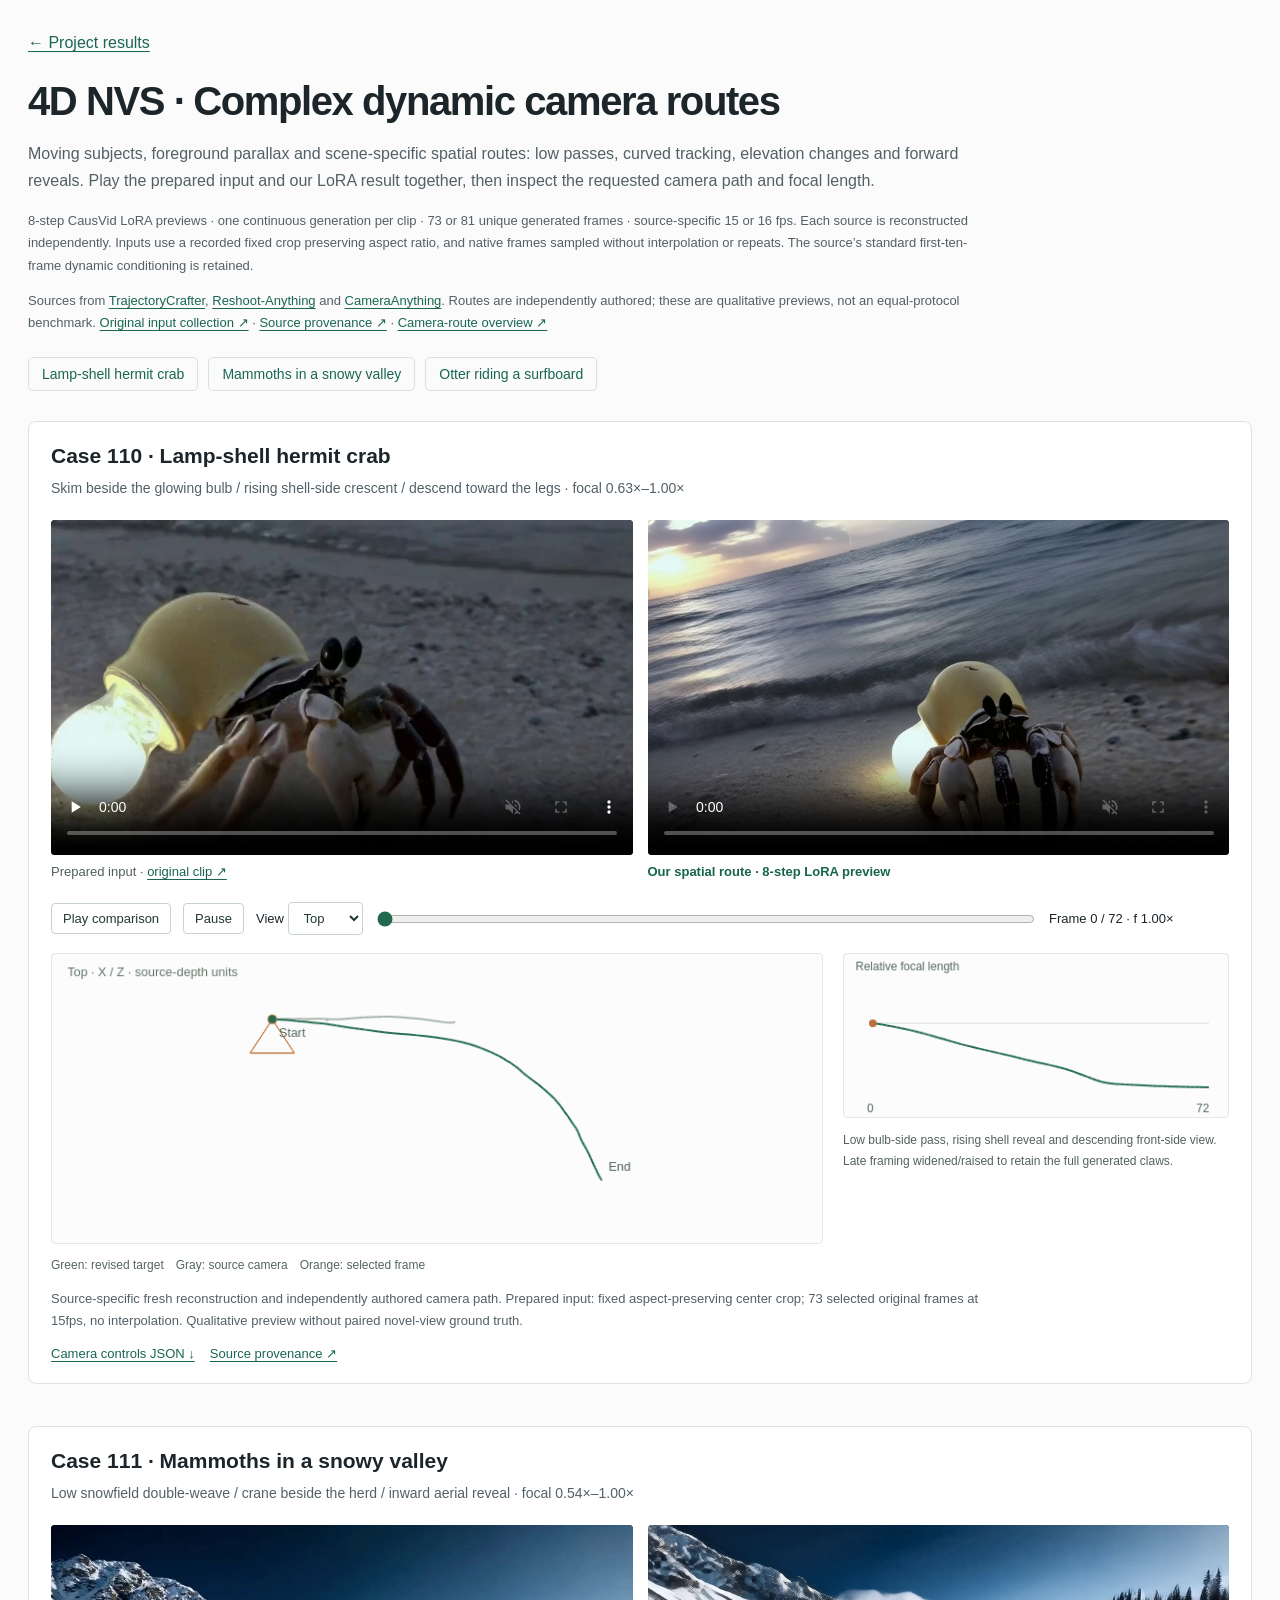
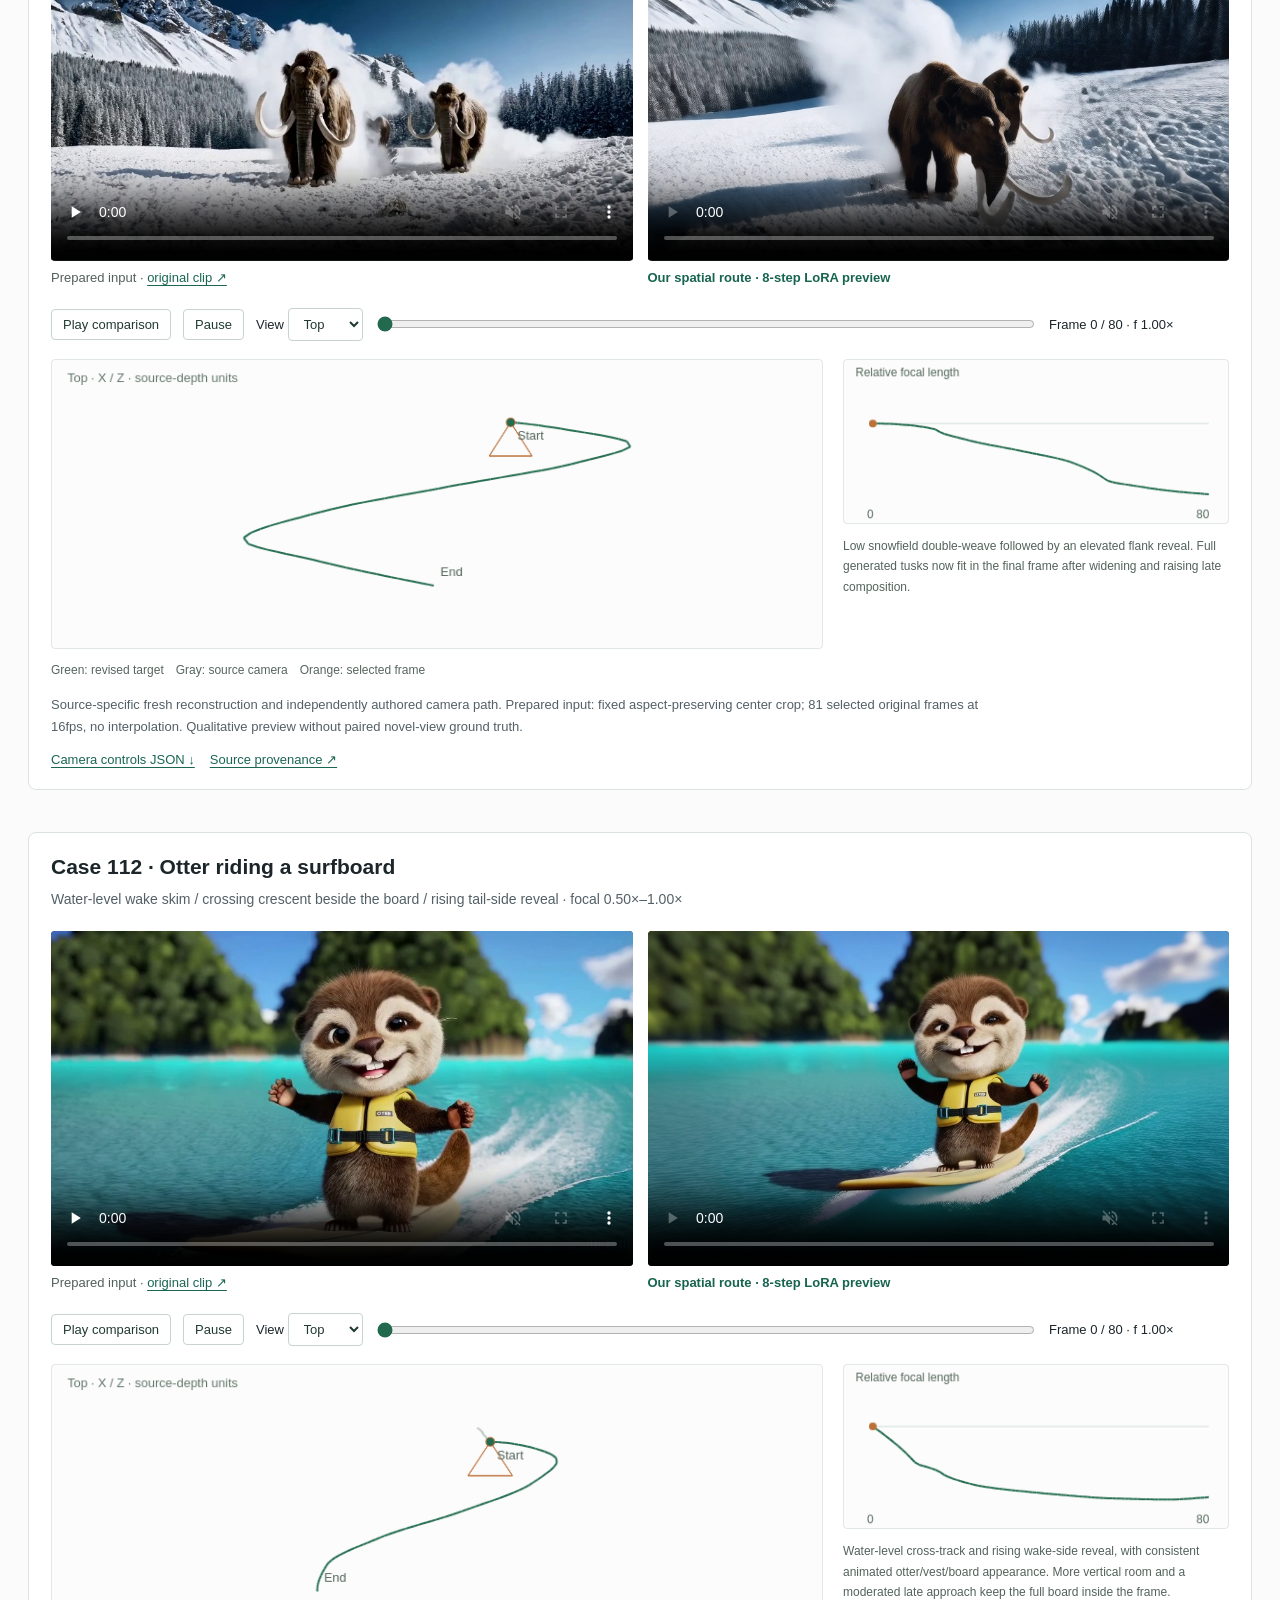
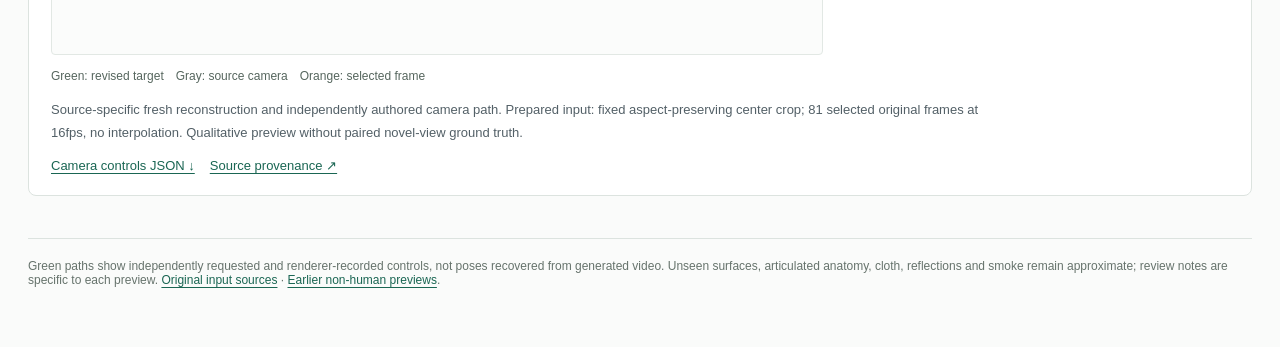
==== 4d-fancy-studies/index.html @ 29beb346 "Publish complex spatial LoRA previews for 3 related-work inputs" ====
<!doctype html><html lang="en"><head><meta charset="utf-8"><meta name="viewport" content="width=device-width,initial-scale=1"><title>Complex dynamic camera routes · UniWorld-View</title>
<style>
:root{color-scheme:light;font-family:Inter,Arial,sans-serif;color:#1b252a;background:#fafbfa}*{box-sizing:border-box}body{margin:0}main{max-width:1300px;margin:auto;padding:34px 28px 60px}a{color:#1a6653;text-underline-offset:3px}h1{font-size:clamp(26px,4vw,40px);letter-spacing:-.035em;margin:27px 0 14px}h2{font-size:21px;margin:0}p{line-height:1.7;color:#536067;max-width:950px}nav{display:flex;flex-wrap:wrap;gap:10px;margin:23px 0}nav a{padding:8px 13px;border:1px solid #d8e1dc;border-radius:5px;text-decoration:none;font-size:14px}article{background:white;border:1px solid #dce3df;border-radius:8px;padding:22px;margin:30px 0 42px;scroll-margin-top:20px}.summary{font-size:14px;margin:9px 0 19px}.videos{display:grid;grid-template-columns:repeat(3,minmax(0,1fr));gap:15px}figure{margin:0;min-width:0}video{width:100%;aspect-ratio:832/480;display:block;background:#101614;border-radius:4px}figcaption{font-size:13px;margin:9px 0 5px;color:#51605a}.new-label{color:#17644f;font-weight:600}.toolbar{display:flex;align-items:center;flex-wrap:wrap;gap:12px;margin:18px 0;font-size:13px}button,select{font:inherit;border:1px solid #c7d4cd;border-radius:4px;background:#fff;padding:7px 11px;color:#203a30;cursor:pointer}button:hover{background:#edf4f0}input{min-width:100px;flex:1;accent-color:#23694e}.readout{font-variant-numeric:tabular-nums;min-width:180px}.camera{display:grid;grid-template-columns:minmax(0,2fr) minmax(0,1fr);gap:20px;align-items:start}canvas{width:100%;height:auto;border:1px solid #e2e8e4;background:#fbfcfb;border-radius:4px}.legend{font-size:12px;line-height:1.7;color:#56665e;margin-top:7px}.legend span{margin-right:12px}.details{font-size:13px;line-height:1.7;color:#53635b;margin:0}.data-links{display:flex;flex-wrap:wrap;gap:15px;font-size:13px;margin-top:14px}.error{color:#9c302c}.small{font-size:13px}.focal-label{font-size:12px;margin:8px 0;color:#53635b}footer{border-top:1px solid #dce3df;margin-top:35px;padding-top:20px;font-size:12px;color:#66736c}@media(max-width:700px){.videos[style]{grid-template-columns:minmax(0,1fr)!important}main{padding:22px 16px}article{padding:15px}.videos{grid-template-columns:minmax(0,1fr)}.camera{grid-template-columns:minmax(0,1fr)}.toolbar{gap:9px}.readout{min-width:150px}h2{font-size:19px}}
</style></head><body><main><a href="../#four-d-nvs">← Project results</a><h1>4D NVS · Complex dynamic camera routes</h1><p>Moving subjects, foreground parallax and scene-specific spatial routes: low passes, curved tracking, elevation changes and forward reveals. Play the prepared input and our LoRA result together, then inspect the requested camera path and focal length.</p><p class="small">8-step CausVid LoRA previews · one continuous generation per clip · 73 or 81 unique generated frames · source-specific 15 or 16 fps. Each source is reconstructed independently. Inputs use a recorded fixed crop preserving aspect ratio, and native frames sampled without interpolation or repeats. The source’s standard first-ten-frame dynamic conditioning is retained.</p><p class="small">Sources from <a href="https://trajectorycrafter.github.io/">TrajectoryCrafter</a>, <a href="https://adithyaiyer1999.github.io/reshoot-anything/">Reshoot-Anything</a> and <a href="https://yixuanli98.github.io/cameraanything/">CameraAnything</a>. Routes are independently authored; these are qualitative previews, not an equal-protocol benchmark. <a href="../4d-input-shortlist/">Original input collection ↗</a> · <a href="references.html">Source provenance ↗</a> · <a href="route-overview.png">Camera-route overview ↗</a></p><nav aria-label="4D cases" id="nav"></nav><div id="cases"></div><footer>Green paths show independently requested and renderer-recorded controls, not poses recovered from generated video. Unseen surfaces, articulated anatomy, cloth, reflections and smoke remain approximate; review notes are specific to each preview. <a href="../4d-input-shortlist/">Original input sources</a> · <a href="../4d-nonhuman-studies/">Earlier non-human previews</a>.</footer></main>
<script>
'use strict';
window.cameraStudies=[];
function line(ctx,a,b,color,width=1){ctx.beginPath();ctx.strokeStyle=color;ctx.lineWidth=width;ctx.moveTo(...a);ctx.lineTo(...b);ctx.stroke()}
function draw(record,canvas,index,view){
 const ctx=canvas.getContext('2d'),W=canvas.width,H=canvas.height;ctx.clearRect(0,0,W,H);
 const axes={top:[0,2],side:[2,1],front:[0,1]}[view],all=[...record.relative_c2w,...record.source_c2w],points=all.map(c=>axes.map(a=>c[a][3]));let lo=[0,1].map(a=>Math.min(...points.map(p=>p[a]))),hi=[0,1].map(a=>Math.max(...points.map(p=>p[a])));const scale=Math.min((W-150)/Math.max(.3,hi[0]-lo[0]),(H-130)/Math.max(.3,hi[1]-lo[1])),center=lo.map((v,a)=>(v+hi[a])/2),pos=c=>axes.map(a=>c[a][3]),xy=p=>[W/2+(p[0]-center[0])*scale,H/2+(p[1]-center[1])*scale];
 ctx.font='13px Arial';ctx.fillStyle='#63766b';ctx.fillText({top:'Top · X / Z',side:'Side · Z / Y',front:'Front · X / Y'}[view]+' · source-depth units',16,23);
 for(const [path,color] of [[record.source_c2w,'#a8b4ad'],[record.relative_c2w,'#246c50']]){for(let i=1;i<path.length;i++)line(ctx,xy(pos(path[i-1])),xy(pos(path[i])),color,2)}
 const path=record.relative_c2w,cur=path[index],p=xy(pos(cur));ctx.fillStyle='#bd7038';ctx.beginPath();ctx.arc(...p,5,0,Math.PI*2);ctx.fill();
 const K=record.target_intrinsics[index],corners=[[0,0],[832,0],[832,480],[0,480]].map(([u,v])=>{const a=(u-K[0][2])/K[0][0],b=(v-K[1][2])/K[1][1];return p.map((q,j)=>q+35*(cur[axes[j]][0]*a+cur[axes[j]][1]*b+cur[axes[j]][2]))});
 for(let i=0;i<4;i++){line(ctx,p,corners[i],'#bd7038',1);line(ctx,corners[i],corners[(i+1)%4],'#bd7038',1)}
 ctx.fillStyle='#246c50';ctx.beginPath();ctx.arc(...xy(pos(path[0])),4,0,Math.PI*2);ctx.fill();ctx.fillStyle='#53655b';ctx.fillText('Start',...xy(pos(path[0])).map((v,j)=>v+(j?18:7)));ctx.fillText('End',...xy(pos(path.at(-1))).map((v,j)=>v+(j?-10:7)));
}
function lens(record,canvas,index){const ctx=canvas.getContext('2d'),W=canvas.width,H=canvas.height;ctx.clearRect(0,0,W,H);const f=record.focal_ratio.map(r=>r[0]),lo=Math.min(.75,...f)-.05,hi=Math.max(1.25,...f)+.05,point=i=>[30+i/(record.frames-1)*(W-50),H-22-(f[i]-lo)/(hi-lo)*(H-40)];ctx.font='12px Arial';ctx.fillStyle='#53665a';ctx.fillText('Relative focal length',12,17);line(ctx,[30,H-22-(1-lo)/(hi-lo)*(H-40)],[W-20,H-22-(1-lo)/(hi-lo)*(H-40)],'#d3ddd6');for(let i=1;i<record.frames;i++)line(ctx,point(i-1),point(i),'#246c50',2);ctx.fillStyle='#bd7038';ctx.beginPath();ctx.arc(...point(index),4,0,2*Math.PI);ctx.fill();ctx.fillStyle='#53665a';ctx.fillText('0',24,H-5);ctx.fillText(String(record.frames-1),W-33,H-5)}
async function init(){const manifest=await fetch('cases.json').then(r=>{if(!r.ok)throw Error('Cannot load case list');return r.json()});for(const row of manifest){
 const id='four-d-case-'+row.case,card=document.createElement('article');card.id=id;const a=document.createElement('a');a.href='#'+id;a.textContent=row.title;document.querySelector('#nav').append(a);
 card.innerHTML=`<h2>Case ${row.case} · ${row.title}</h2><p class="summary">${row.intent} · focal ${row.focal_range.map(v=>v.toFixed(2)+'×').join('–')}</p><div class="videos" style="${row.baseline_src?'':'grid-template-columns:repeat(2,minmax(0,1fr))'}"><figure><video controls muted playsinline preload="none" poster="case-${row.case}-source.jpg"><source src="${row.source_src}" type="video/mp4"></video><figcaption>Prepared input${row.source_url?' · <a href="'+row.source_url+'">original clip ↗</a>':''}</figcaption></figure>${row.baseline_src?`<figure><video controls muted playsinline preload="none" poster="case-${row.case}-previous.jpg"><source src="${row.baseline_src}" type="video/mp4"></video><figcaption>Previous published candidate</figcaption></figure>`:''}<figure><video class="revised" controls muted playsinline preload="metadata" poster="case-${row.case}-poster.jpg"><source src="${row.result_src}" type="video/mp4"></video><figcaption class="new-label">Our spatial route · 8-step LoRA preview</figcaption></figure></div><div class="toolbar"><button type="button" class="play">Play comparison</button><button type="button" class="pause">Pause</button><label>View <select aria-label="Camera projection"><option value="top">Top</option><option value="side">Side</option><option value="front">Front</option></select></label><input type="range" min="0" max="${row.frames-1}" value="0" step="1" aria-label="Camera frame"><output class="readout">Frame 0 / ${row.frames-1}</output></div><div class="camera"><div><canvas class="path" width="800" height="300" aria-label="Requested source and target camera paths"></canvas><div class="legend"><span>Green: revised target</span><span>Gray: source camera</span><span>Orange: selected frame</span></div></div><div><canvas class="lens" width="400" height="170" aria-label="Focal length over time"></canvas><p class="focal-label">${row.review_note}</p></div></div><p class="small">${row.reference}</p><div class="data-links"><a href="case-${row.case}-cameras.json" download>Camera controls JSON ↓</a><a href="references.html">Source provenance ↗</a></div>`;
 document.querySelector('#cases').append(card);const record=await fetch(`case-${row.case}-cameras.json`).then(r=>{if(!r.ok)throw Error('Cannot load cameras '+row.case);return r.json()});window.cameraStudies.push(record);
 const slider=card.querySelector('input'),view=card.querySelector('select'),video=card.querySelector('.revised'),videos=[...card.querySelectorAll('video')],readout=card.querySelector('output');
 function render(i){i=Math.max(0,Math.min(record.frames-1,i));slider.value=i;readout.textContent=`Frame ${i} / ${record.frames-1} · f ${record.focal_ratio[i][0].toFixed(2)}×`;draw(record,card.querySelector('.path'),i,view.value);lens(record,card.querySelector('.lens'),i)}
 slider.addEventListener('input',()=>{const i=+slider.value;videos.forEach(v=>{v.pause();if(v.readyState>0)v.currentTime=i/record.fps;else {v.addEventListener('loadedmetadata',()=>v.currentTime=i/record.fps,{once:true});v.load()}});render(i)});view.addEventListener('change',()=>render(+slider.value));video.addEventListener('timeupdate',()=>render(Math.round(video.currentTime*record.fps)));
 card.querySelector('.play').onclick=async()=>{const button=card.querySelector('.play'),t=video.ended?0:video.currentTime;button.disabled=true;button.textContent='Loading comparison…';try{await Promise.all(videos.map(async v=>{v.pause();v.muted=true;if(v.readyState<3)await new Promise((resolve,reject)=>{v.addEventListener('canplay',resolve,{once:true});v.addEventListener('error',reject,{once:true});if(v.readyState===0)v.load()});if(Math.abs(v.currentTime-t)>.001)await new Promise(resolve=>{v.addEventListener('seeked',resolve,{once:true});v.currentTime=t})}));await Promise.all(videos.map(v=>v.play()))}catch(e){readout.textContent='Use the video play controls'}finally{button.disabled=false;button.textContent='Play comparison'}};card.querySelector('.pause').onclick=()=>videos.forEach(v=>v.pause());render(0);
 }}
init().catch(e=>{document.querySelector('#cases').textContent=e.message;document.querySelector('#cases').classList.add('error');console.error(e)});
</script></body></html>
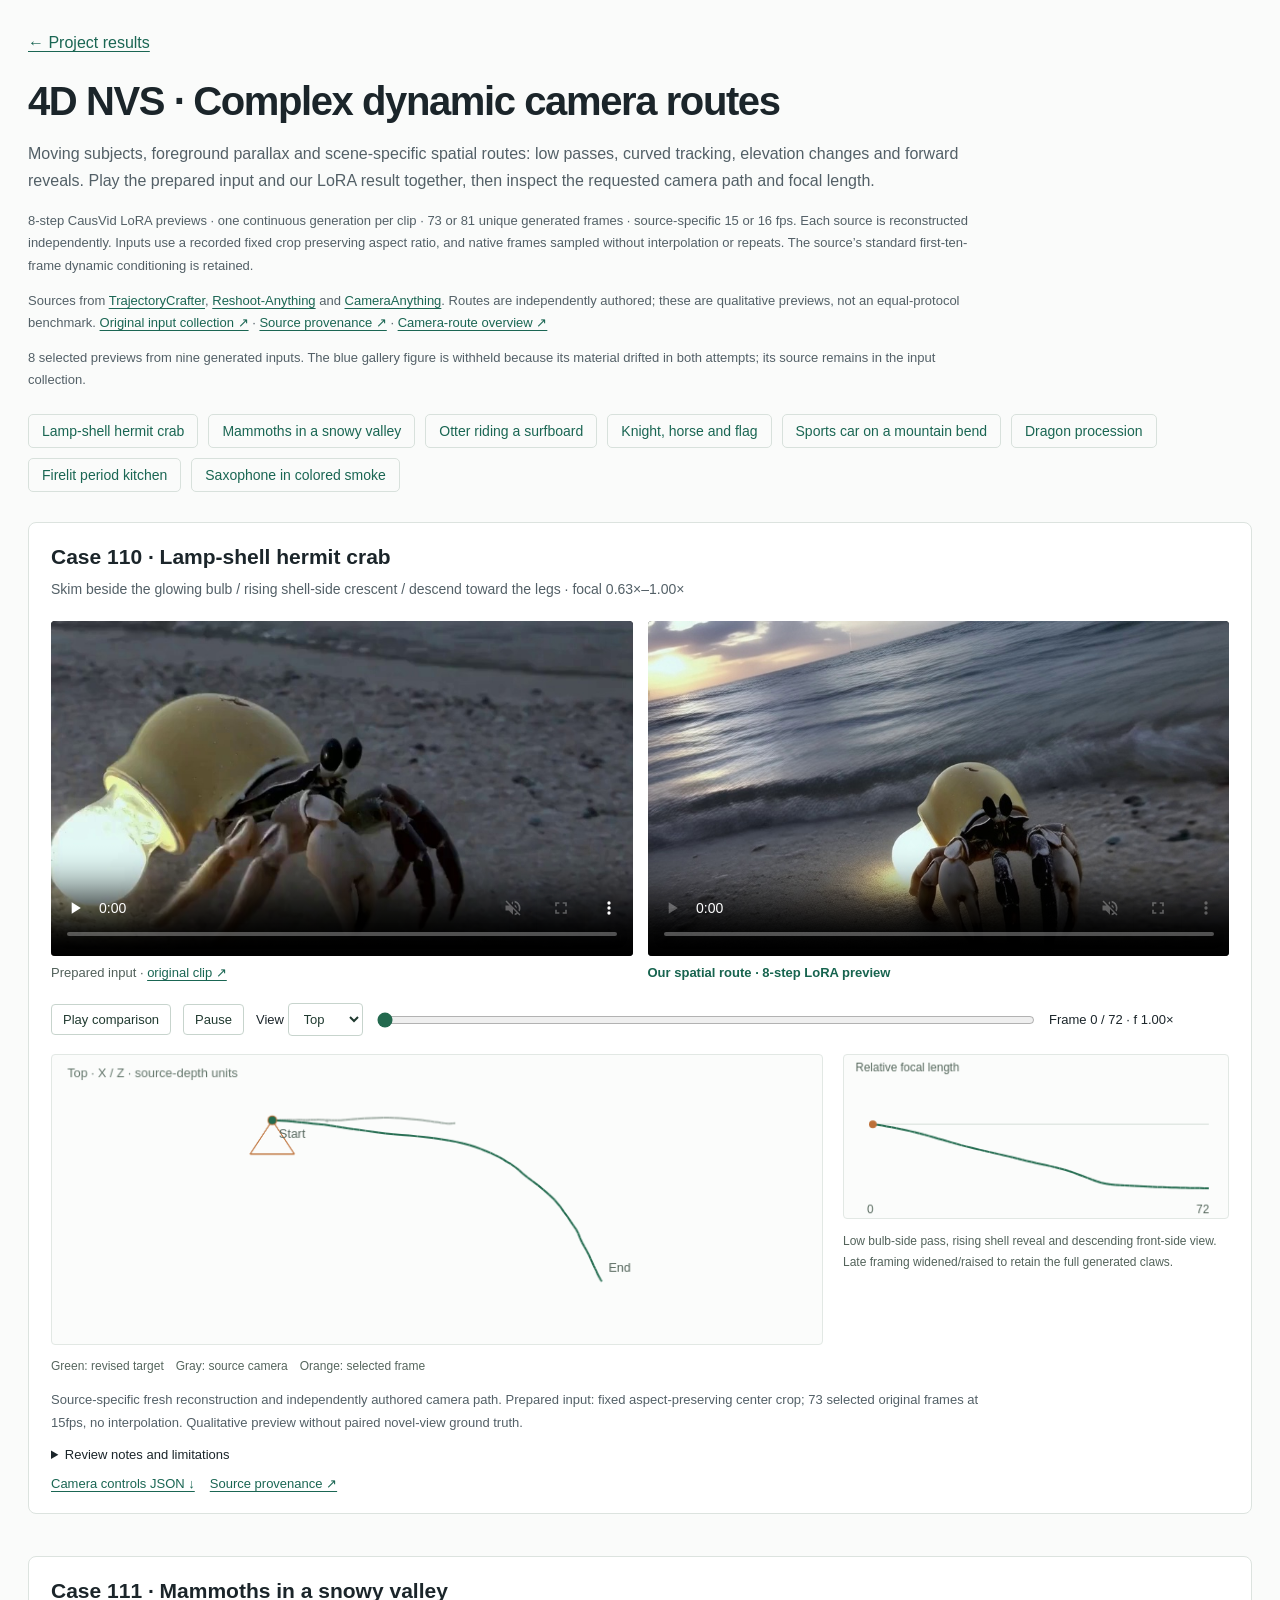
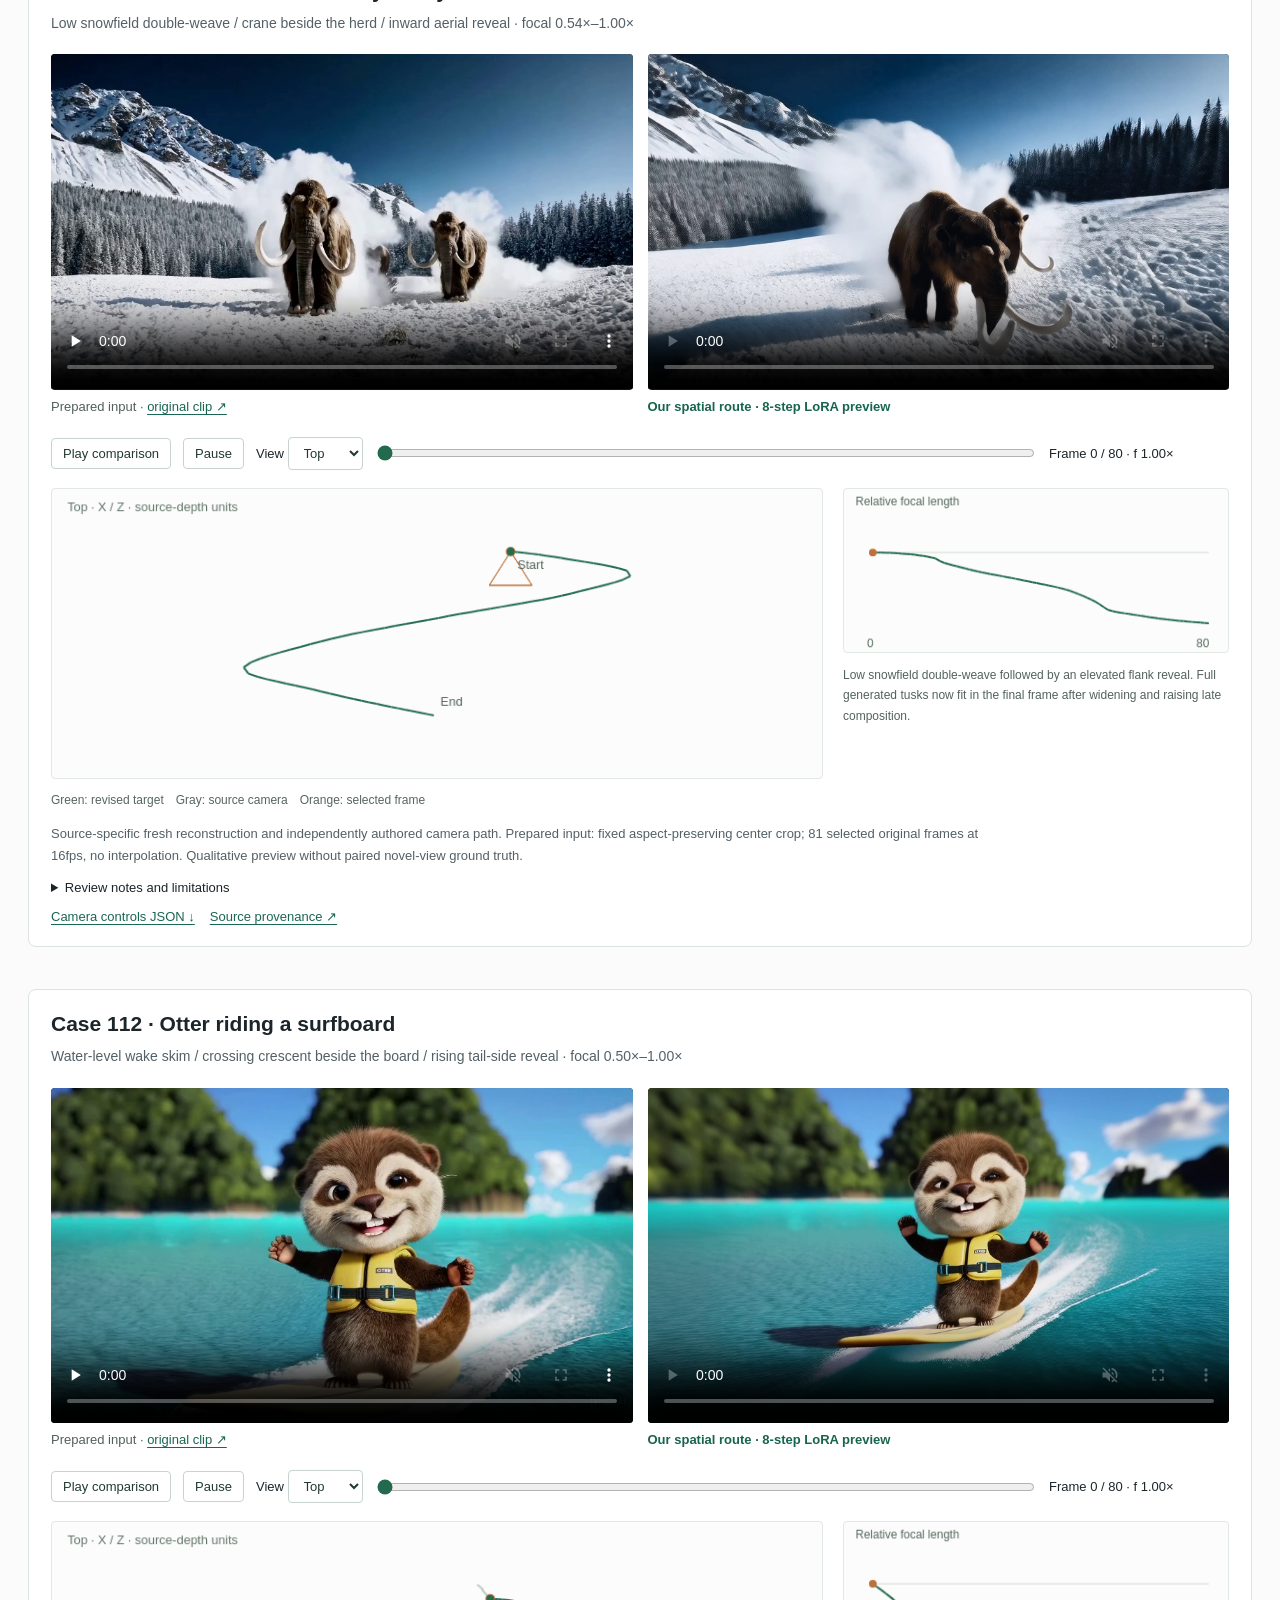
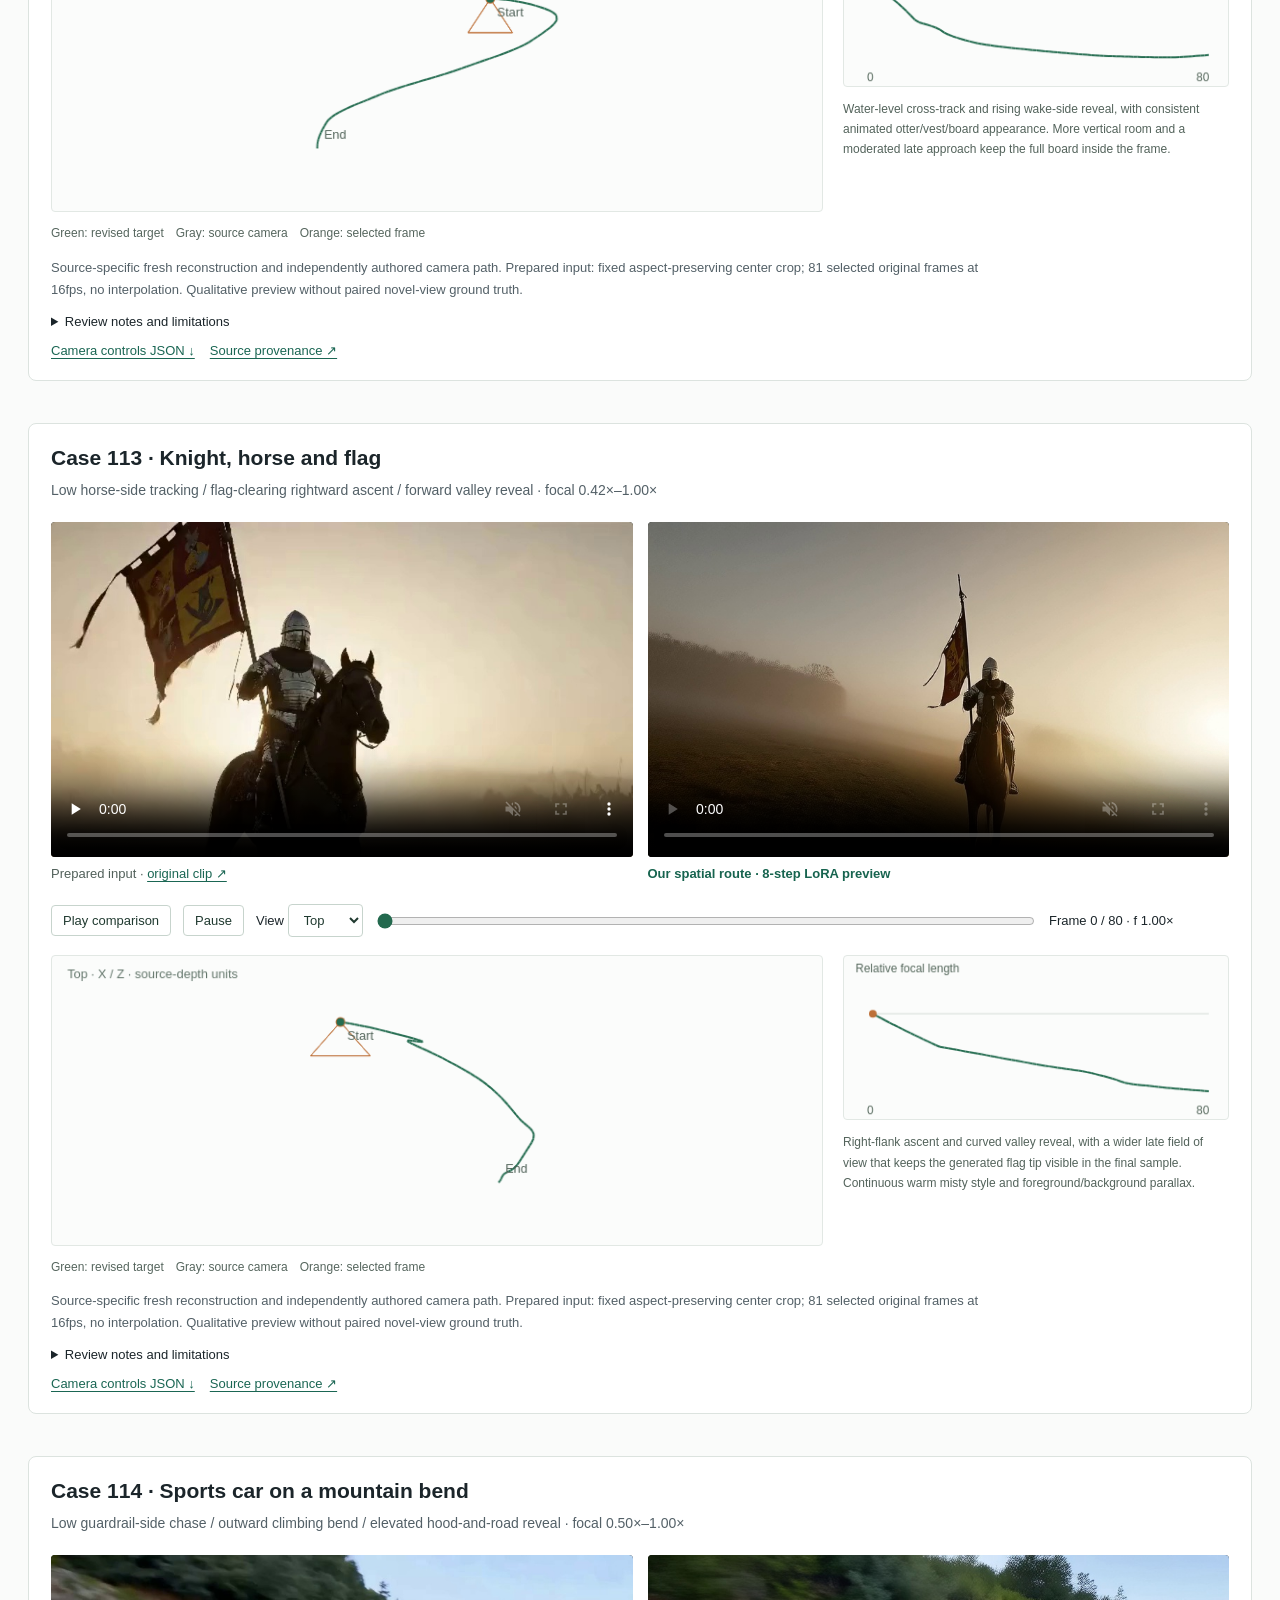
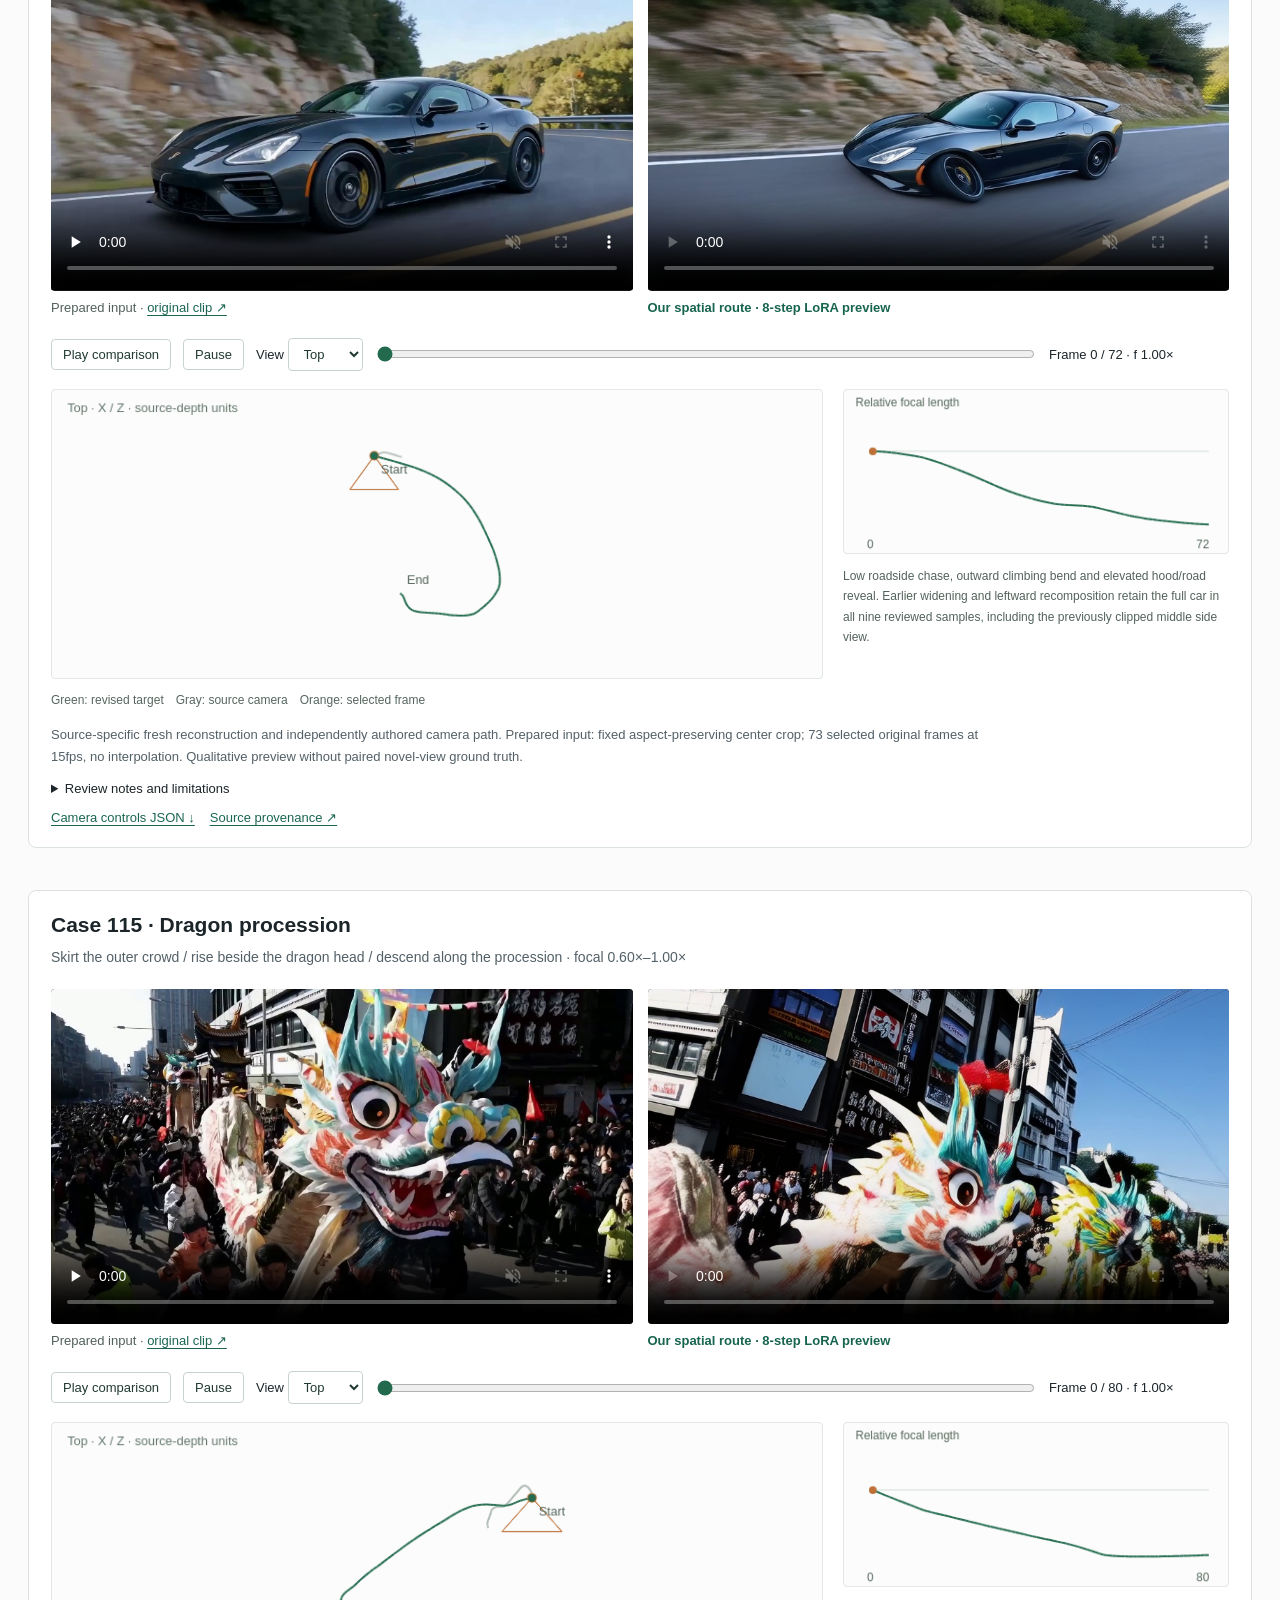
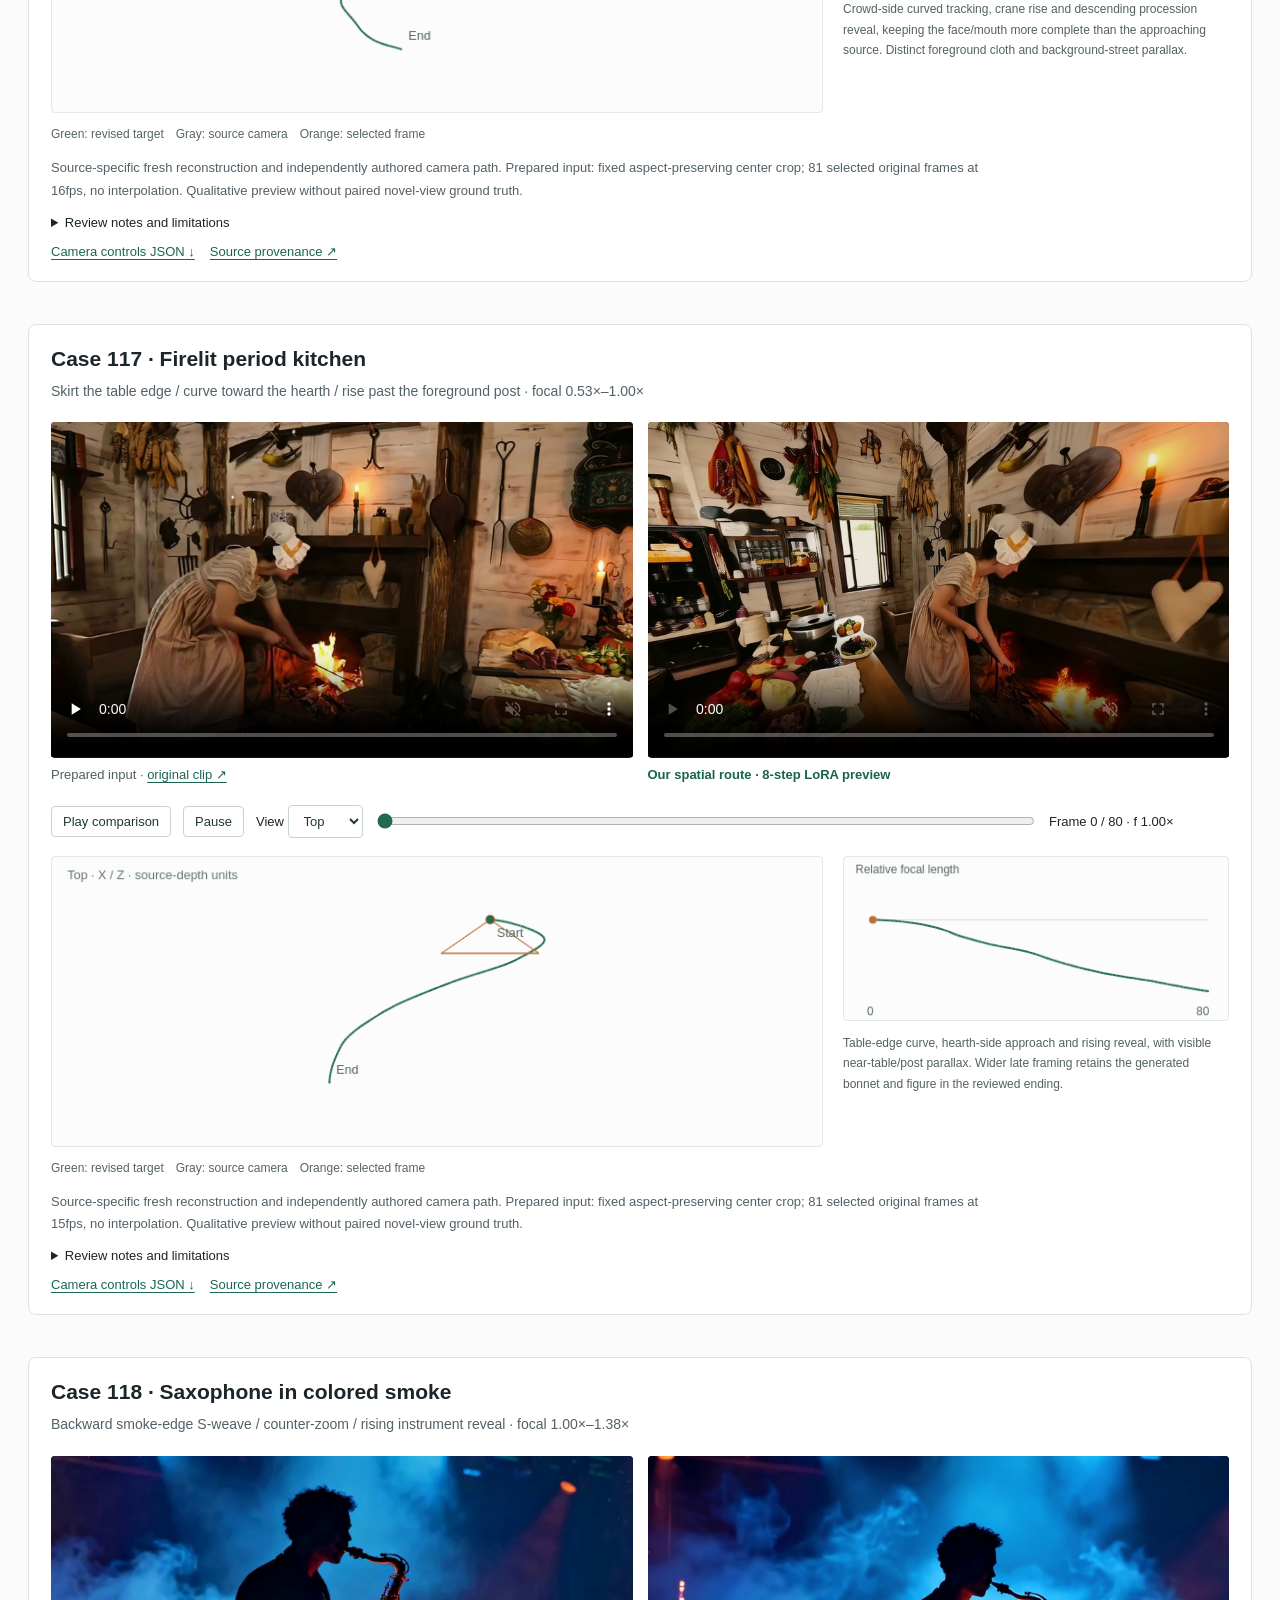
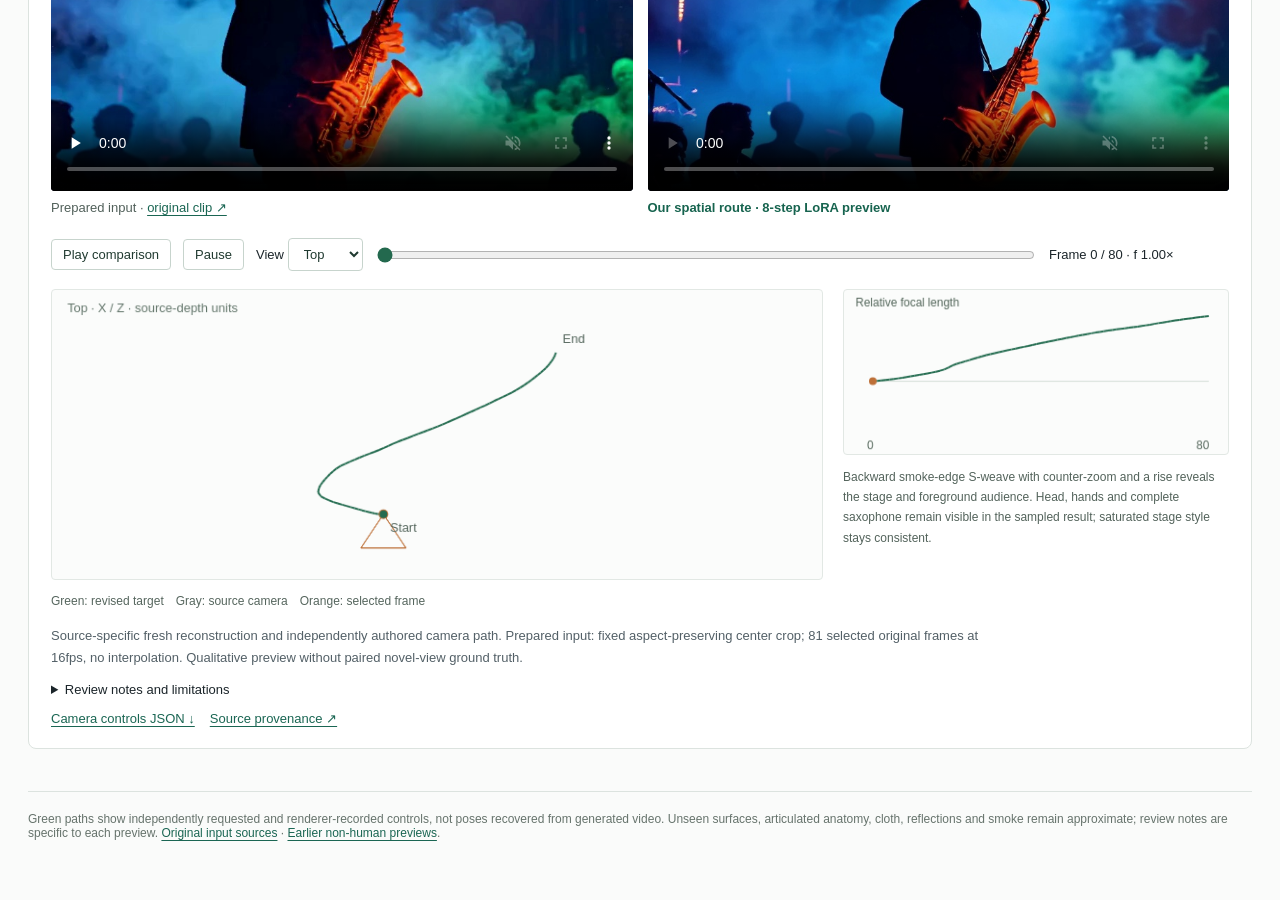
==== commit 72f5dd70: "Publish complex spatial LoRA previews for 8 related-work inputs" ====
--- a/4d-fancy-studies/index.html
+++ b/4d-fancy-studies/index.html
@@ -1,7 +1,7 @@
 <!doctype html><html lang="en"><head><meta charset="utf-8"><meta name="viewport" content="width=device-width,initial-scale=1"><title>Complex dynamic camera routes · UniWorld-View</title>
 <style>
 :root{color-scheme:light;font-family:Inter,Arial,sans-serif;color:#1b252a;background:#fafbfa}*{box-sizing:border-box}body{margin:0}main{max-width:1300px;margin:auto;padding:34px 28px 60px}a{color:#1a6653;text-underline-offset:3px}h1{font-size:clamp(26px,4vw,40px);letter-spacing:-.035em;margin:27px 0 14px}h2{font-size:21px;margin:0}p{line-height:1.7;color:#536067;max-width:950px}nav{display:flex;flex-wrap:wrap;gap:10px;margin:23px 0}nav a{padding:8px 13px;border:1px solid #d8e1dc;border-radius:5px;text-decoration:none;font-size:14px}article{background:white;border:1px solid #dce3df;border-radius:8px;padding:22px;margin:30px 0 42px;scroll-margin-top:20px}.summary{font-size:14px;margin:9px 0 19px}.videos{display:grid;grid-template-columns:repeat(3,minmax(0,1fr));gap:15px}figure{margin:0;min-width:0}video{width:100%;aspect-ratio:832/480;display:block;background:#101614;border-radius:4px}figcaption{font-size:13px;margin:9px 0 5px;color:#51605a}.new-label{color:#17644f;font-weight:600}.toolbar{display:flex;align-items:center;flex-wrap:wrap;gap:12px;margin:18px 0;font-size:13px}button,select{font:inherit;border:1px solid #c7d4cd;border-radius:4px;background:#fff;padding:7px 11px;color:#203a30;cursor:pointer}button:hover{background:#edf4f0}input{min-width:100px;flex:1;accent-color:#23694e}.readout{font-variant-numeric:tabular-nums;min-width:180px}.camera{display:grid;grid-template-columns:minmax(0,2fr) minmax(0,1fr);gap:20px;align-items:start}canvas{width:100%;height:auto;border:1px solid #e2e8e4;background:#fbfcfb;border-radius:4px}.legend{font-size:12px;line-height:1.7;color:#56665e;margin-top:7px}.legend span{margin-right:12px}.details{font-size:13px;line-height:1.7;color:#53635b;margin:0}.data-links{display:flex;flex-wrap:wrap;gap:15px;font-size:13px;margin-top:14px}.error{color:#9c302c}.small{font-size:13px}.focal-label{font-size:12px;margin:8px 0;color:#53635b}footer{border-top:1px solid #dce3df;margin-top:35px;padding-top:20px;font-size:12px;color:#66736c}@media(max-width:700px){.videos[style]{grid-template-columns:minmax(0,1fr)!important}main{padding:22px 16px}article{padding:15px}.videos{grid-template-columns:minmax(0,1fr)}.camera{grid-template-columns:minmax(0,1fr)}.toolbar{gap:9px}.readout{min-width:150px}h2{font-size:19px}}
-</style></head><body><main><a href="../#four-d-nvs">← Project results</a><h1>4D NVS · Complex dynamic camera routes</h1><p>Moving subjects, foreground parallax and scene-specific spatial routes: low passes, curved tracking, elevation changes and forward reveals. Play the prepared input and our LoRA result together, then inspect the requested camera path and focal length.</p><p class="small">8-step CausVid LoRA previews · one continuous generation per clip · 73 or 81 unique generated frames · source-specific 15 or 16 fps. Each source is reconstructed independently. Inputs use a recorded fixed crop preserving aspect ratio, and native frames sampled without interpolation or repeats. The source’s standard first-ten-frame dynamic conditioning is retained.</p><p class="small">Sources from <a href="https://trajectorycrafter.github.io/">TrajectoryCrafter</a>, <a href="https://adithyaiyer1999.github.io/reshoot-anything/">Reshoot-Anything</a> and <a href="https://yixuanli98.github.io/cameraanything/">CameraAnything</a>. Routes are independently authored; these are qualitative previews, not an equal-protocol benchmark. <a href="../4d-input-shortlist/">Original input collection ↗</a> · <a href="references.html">Source provenance ↗</a> · <a href="route-overview.png">Camera-route overview ↗</a></p><nav aria-label="4D cases" id="nav"></nav><div id="cases"></div><footer>Green paths show independently requested and renderer-recorded controls, not poses recovered from generated video. Unseen surfaces, articulated anatomy, cloth, reflections and smoke remain approximate; review notes are specific to each preview. <a href="../4d-input-shortlist/">Original input sources</a> · <a href="../4d-nonhuman-studies/">Earlier non-human previews</a>.</footer></main>
+</style></head><body><main><a href="../#four-d-nvs">← Project results</a><h1>4D NVS · Complex dynamic camera routes</h1><p>Moving subjects, foreground parallax and scene-specific spatial routes: low passes, curved tracking, elevation changes and forward reveals. Play the prepared input and our LoRA result together, then inspect the requested camera path and focal length.</p><p class="small">8-step CausVid LoRA previews · one continuous generation per clip · 73 or 81 unique generated frames · source-specific 15 or 16 fps. Each source is reconstructed independently. Inputs use a recorded fixed crop preserving aspect ratio, and native frames sampled without interpolation or repeats. The source’s standard first-ten-frame dynamic conditioning is retained.</p><p class="small">Sources from <a href="https://trajectorycrafter.github.io/">TrajectoryCrafter</a>, <a href="https://adithyaiyer1999.github.io/reshoot-anything/">Reshoot-Anything</a> and <a href="https://yixuanli98.github.io/cameraanything/">CameraAnything</a>. Routes are independently authored; these are qualitative previews, not an equal-protocol benchmark. <a href="../4d-input-shortlist/">Original input collection ↗</a> · <a href="references.html">Source provenance ↗</a> · <a href="route-overview.png">Camera-route overview ↗</a></p><p class="small">8 selected previews from nine generated inputs. The blue gallery figure is withheld because its material drifted in both attempts; its source remains in the input collection.</p><nav aria-label="4D cases" id="nav"></nav><div id="cases"></div><footer>Green paths show independently requested and renderer-recorded controls, not poses recovered from generated video. Unseen surfaces, articulated anatomy, cloth, reflections and smoke remain approximate; review notes are specific to each preview. <a href="../4d-input-shortlist/">Original input sources</a> · <a href="../4d-nonhuman-studies/">Earlier non-human previews</a>.</footer></main>
 <script>
 'use strict';
 window.cameraStudies=[];
@@ -19,7 +19,7 @@
 function lens(record,canvas,index){const ctx=canvas.getContext('2d'),W=canvas.width,H=canvas.height;ctx.clearRect(0,0,W,H);const f=record.focal_ratio.map(r=>r[0]),lo=Math.min(.75,...f)-.05,hi=Math.max(1.25,...f)+.05,point=i=>[30+i/(record.frames-1)*(W-50),H-22-(f[i]-lo)/(hi-lo)*(H-40)];ctx.font='12px Arial';ctx.fillStyle='#53665a';ctx.fillText('Relative focal length',12,17);line(ctx,[30,H-22-(1-lo)/(hi-lo)*(H-40)],[W-20,H-22-(1-lo)/(hi-lo)*(H-40)],'#d3ddd6');for(let i=1;i<record.frames;i++)line(ctx,point(i-1),point(i),'#246c50',2);ctx.fillStyle='#bd7038';ctx.beginPath();ctx.arc(...point(index),4,0,2*Math.PI);ctx.fill();ctx.fillStyle='#53665a';ctx.fillText('0',24,H-5);ctx.fillText(String(record.frames-1),W-33,H-5)}
 async function init(){const manifest=await fetch('cases.json').then(r=>{if(!r.ok)throw Error('Cannot load case list');return r.json()});for(const row of manifest){
  const id='four-d-case-'+row.case,card=document.createElement('article');card.id=id;const a=document.createElement('a');a.href='#'+id;a.textContent=row.title;document.querySelector('#nav').append(a);
- card.innerHTML=`<h2>Case ${row.case} · ${row.title}</h2><p class="summary">${row.intent} · focal ${row.focal_range.map(v=>v.toFixed(2)+'×').join('–')}</p><div class="videos" style="${row.baseline_src?'':'grid-template-columns:repeat(2,minmax(0,1fr))'}"><figure><video controls muted playsinline preload="none" poster="case-${row.case}-source.jpg"><source src="${row.source_src}" type="video/mp4"></video><figcaption>Prepared input${row.source_url?' · <a href="'+row.source_url+'">original clip ↗</a>':''}</figcaption></figure>${row.baseline_src?`<figure><video controls muted playsinline preload="none" poster="case-${row.case}-previous.jpg"><source src="${row.baseline_src}" type="video/mp4"></video><figcaption>Previous published candidate</figcaption></figure>`:''}<figure><video class="revised" controls muted playsinline preload="metadata" poster="case-${row.case}-poster.jpg"><source src="${row.result_src}" type="video/mp4"></video><figcaption class="new-label">Our spatial route · 8-step LoRA preview</figcaption></figure></div><div class="toolbar"><button type="button" class="play">Play comparison</button><button type="button" class="pause">Pause</button><label>View <select aria-label="Camera projection"><option value="top">Top</option><option value="side">Side</option><option value="front">Front</option></select></label><input type="range" min="0" max="${row.frames-1}" value="0" step="1" aria-label="Camera frame"><output class="readout">Frame 0 / ${row.frames-1}</output></div><div class="camera"><div><canvas class="path" width="800" height="300" aria-label="Requested source and target camera paths"></canvas><div class="legend"><span>Green: revised target</span><span>Gray: source camera</span><span>Orange: selected frame</span></div></div><div><canvas class="lens" width="400" height="170" aria-label="Focal length over time"></canvas><p class="focal-label">${row.review_note}</p></div></div><p class="small">${row.reference}</p><div class="data-links"><a href="case-${row.case}-cameras.json" download>Camera controls JSON ↓</a><a href="references.html">Source provenance ↗</a></div>`;
+ card.innerHTML=`<h2>Case ${row.case} · ${row.title}</h2><p class="summary">${row.intent} · focal ${row.focal_range.map(v=>v.toFixed(2)+'×').join('–')}</p><div class="videos" style="${row.baseline_src?'':'grid-template-columns:repeat(2,minmax(0,1fr))'}"><figure><video controls muted playsinline preload="none" poster="case-${row.case}-source.jpg"><source src="${row.source_src}" type="video/mp4"></video><figcaption>Prepared input${row.source_url?' · <a href="'+row.source_url+'">original clip ↗</a>':''}</figcaption></figure>${row.baseline_src?`<figure><video controls muted playsinline preload="none" poster="case-${row.case}-previous.jpg"><source src="${row.baseline_src}" type="video/mp4"></video><figcaption>Previous published candidate</figcaption></figure>`:''}<figure><video class="revised" controls muted playsinline preload="metadata" poster="case-${row.case}-poster.jpg"><source src="${row.result_src}" type="video/mp4"></video><figcaption class="new-label">Our spatial route · 8-step LoRA preview</figcaption></figure></div><div class="toolbar"><button type="button" class="play">Play comparison</button><button type="button" class="pause">Pause</button><label>View <select aria-label="Camera projection"><option value="top">Top</option><option value="side">Side</option><option value="front">Front</option></select></label><input type="range" min="0" max="${row.frames-1}" value="0" step="1" aria-label="Camera frame"><output class="readout">Frame 0 / ${row.frames-1}</output></div><div class="camera"><div><canvas class="path" width="800" height="300" aria-label="Requested source and target camera paths"></canvas><div class="legend"><span>Green: revised target</span><span>Gray: source camera</span><span>Orange: selected frame</span></div></div><div><canvas class="lens" width="400" height="170" aria-label="Focal length over time"></canvas><p class="focal-label">${row.review_note}</p></div></div><p class="small">${row.reference}</p><details class="small"><summary>Review notes and limitations</summary><ul>${row.limitations.map(note=>'<li>'+note+'</li>').join('')}</ul></details><div class="data-links"><a href="case-${row.case}-cameras.json" download>Camera controls JSON ↓</a><a href="references.html">Source provenance ↗</a></div>`;
  document.querySelector('#cases').append(card);const record=await fetch(`case-${row.case}-cameras.json`).then(r=>{if(!r.ok)throw Error('Cannot load cameras '+row.case);return r.json()});window.cameraStudies.push(record);
  const slider=card.querySelector('input'),view=card.querySelector('select'),video=card.querySelector('.revised'),videos=[...card.querySelectorAll('video')],readout=card.querySelector('output');
  function render(i){i=Math.max(0,Math.min(record.frames-1,i));slider.value=i;readout.textContent=`Frame ${i} / ${record.frames-1} · f ${record.focal_ratio[i][0].toFixed(2)}×`;draw(record,card.querySelector('.path'),i,view.value);lens(record,card.querySelector('.lens'),i)}
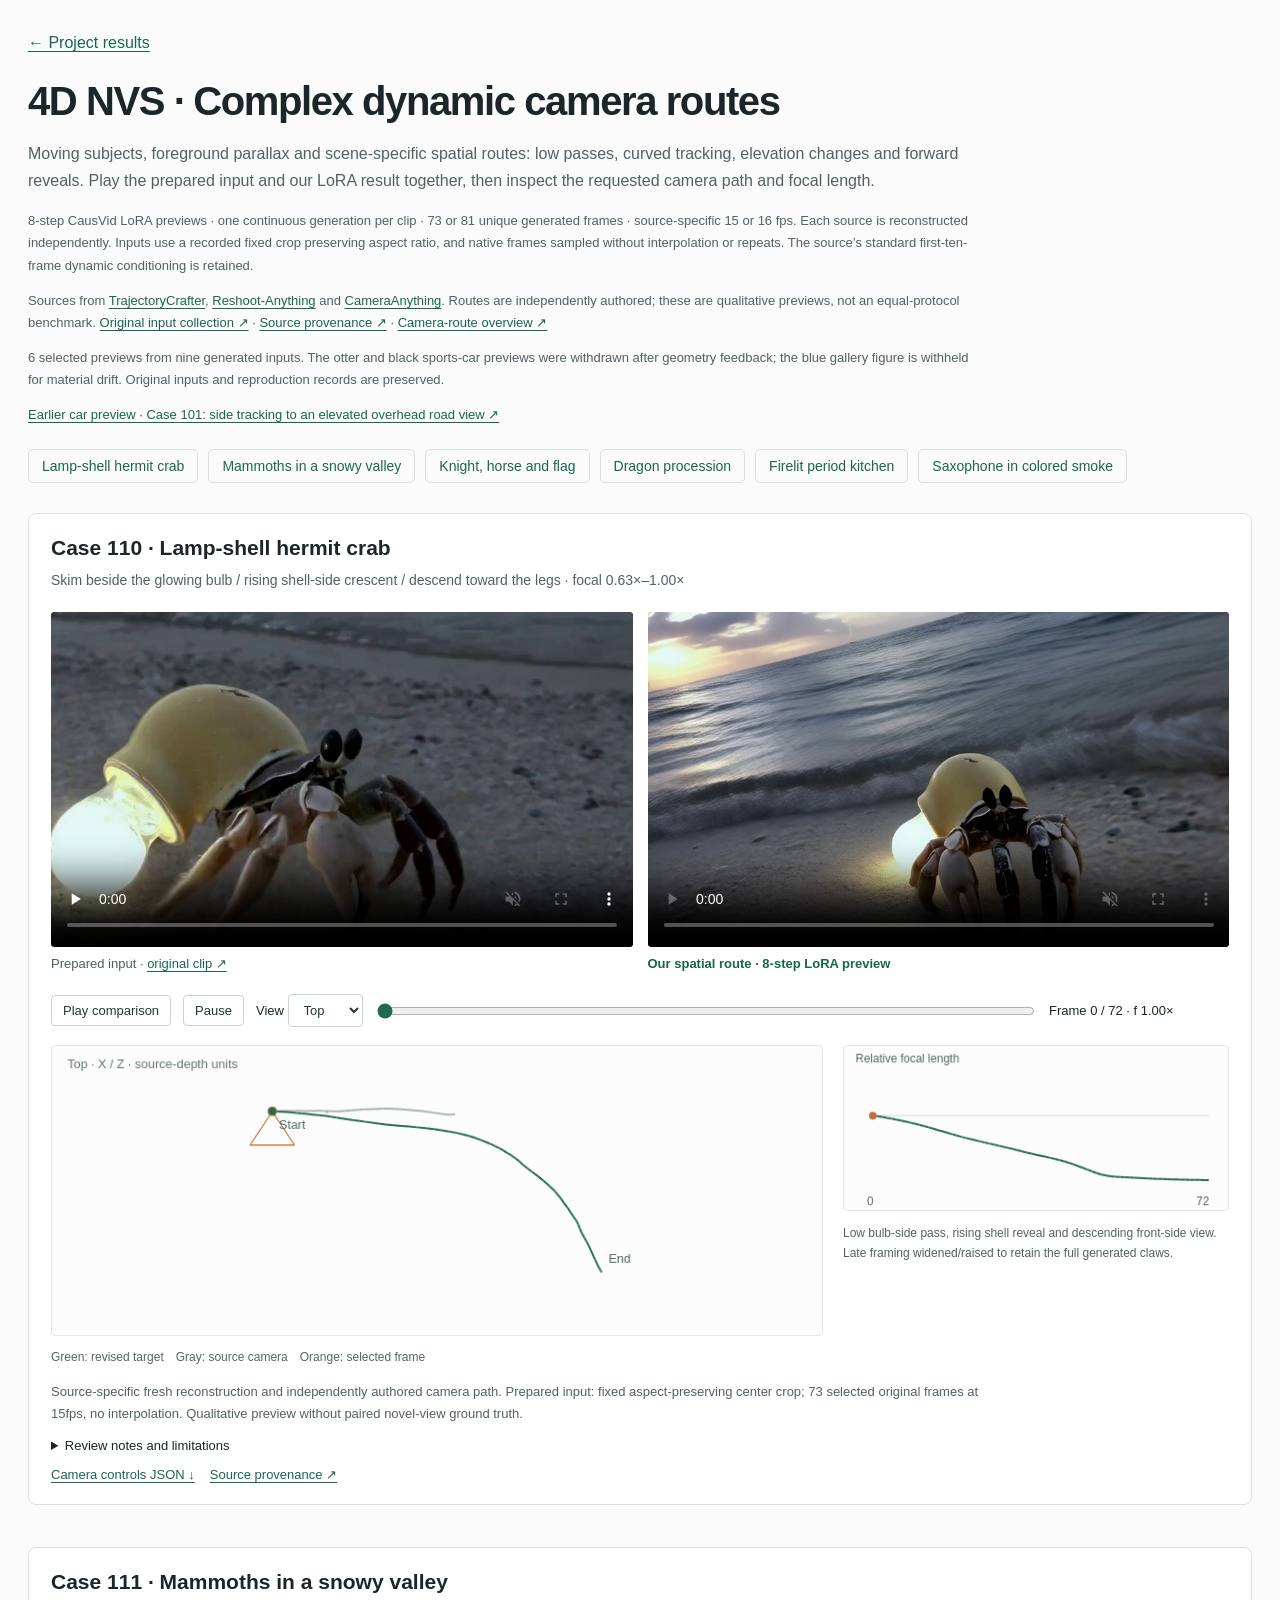
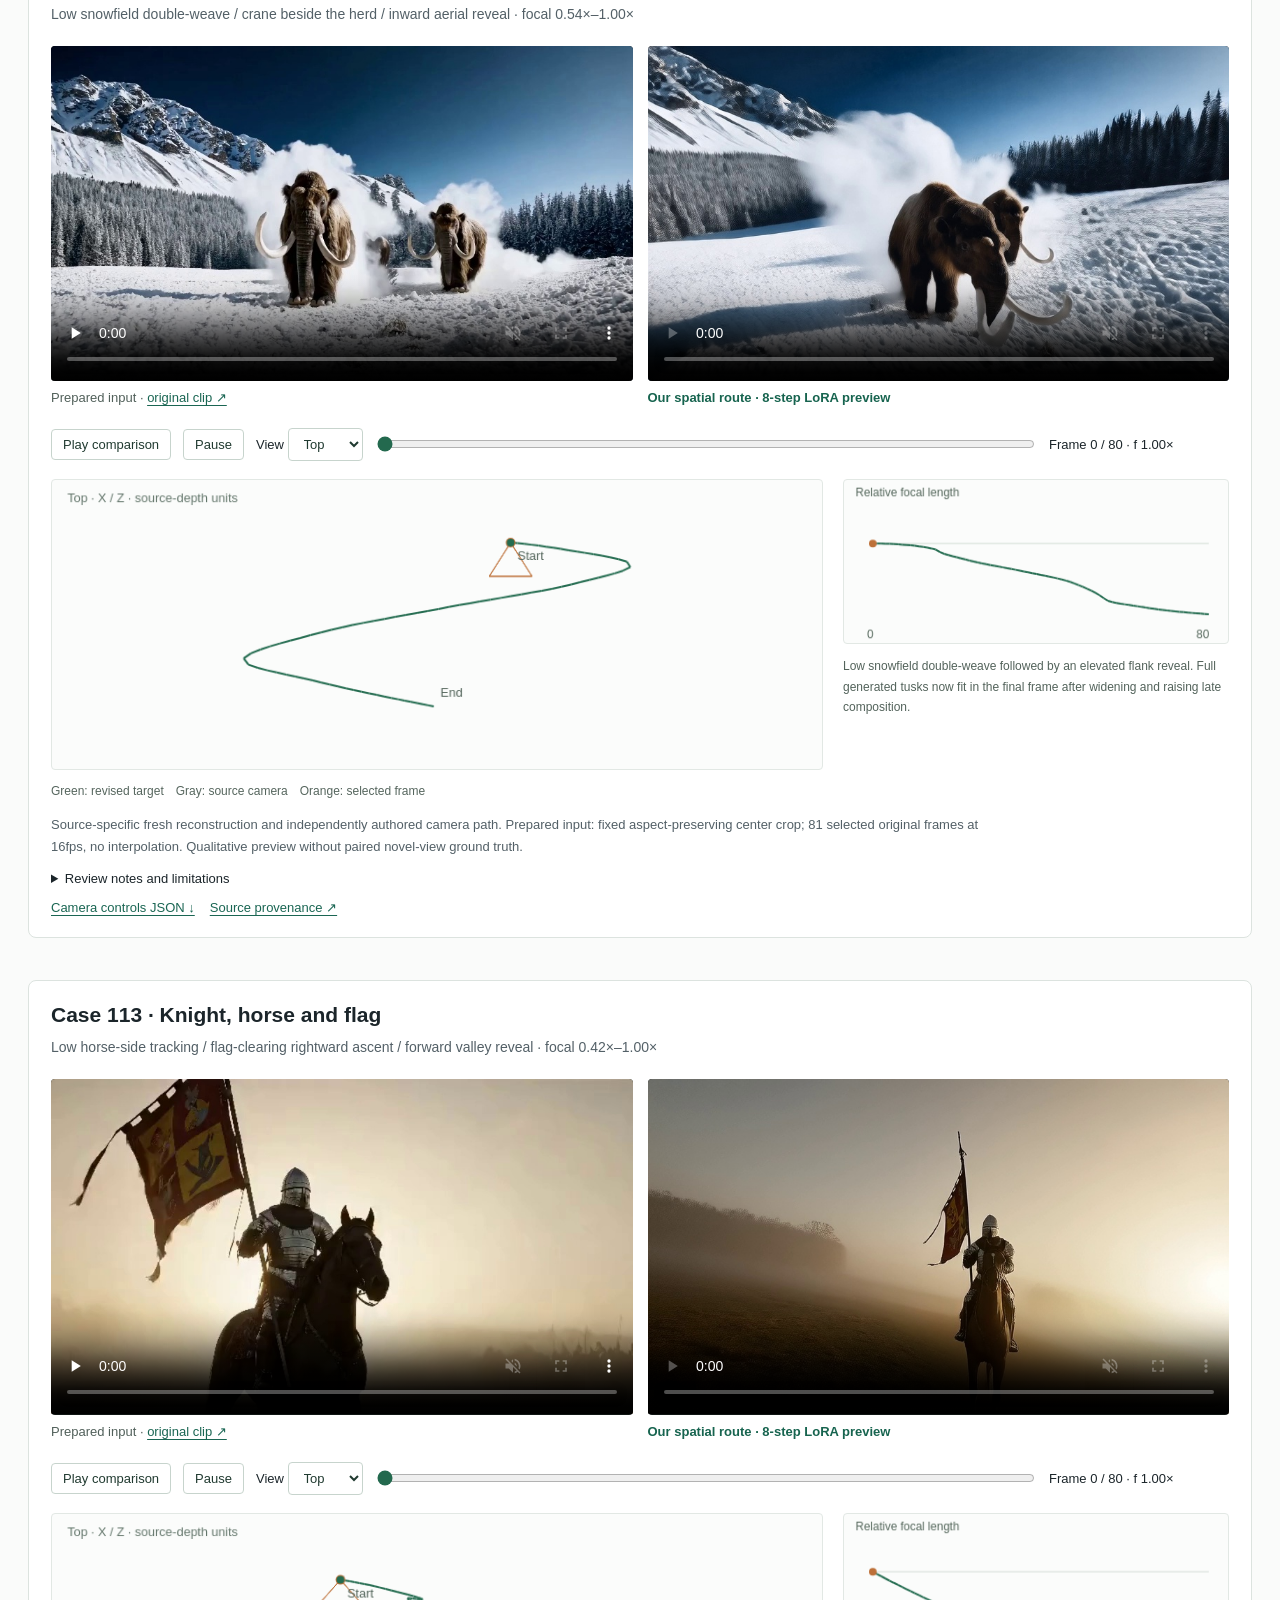
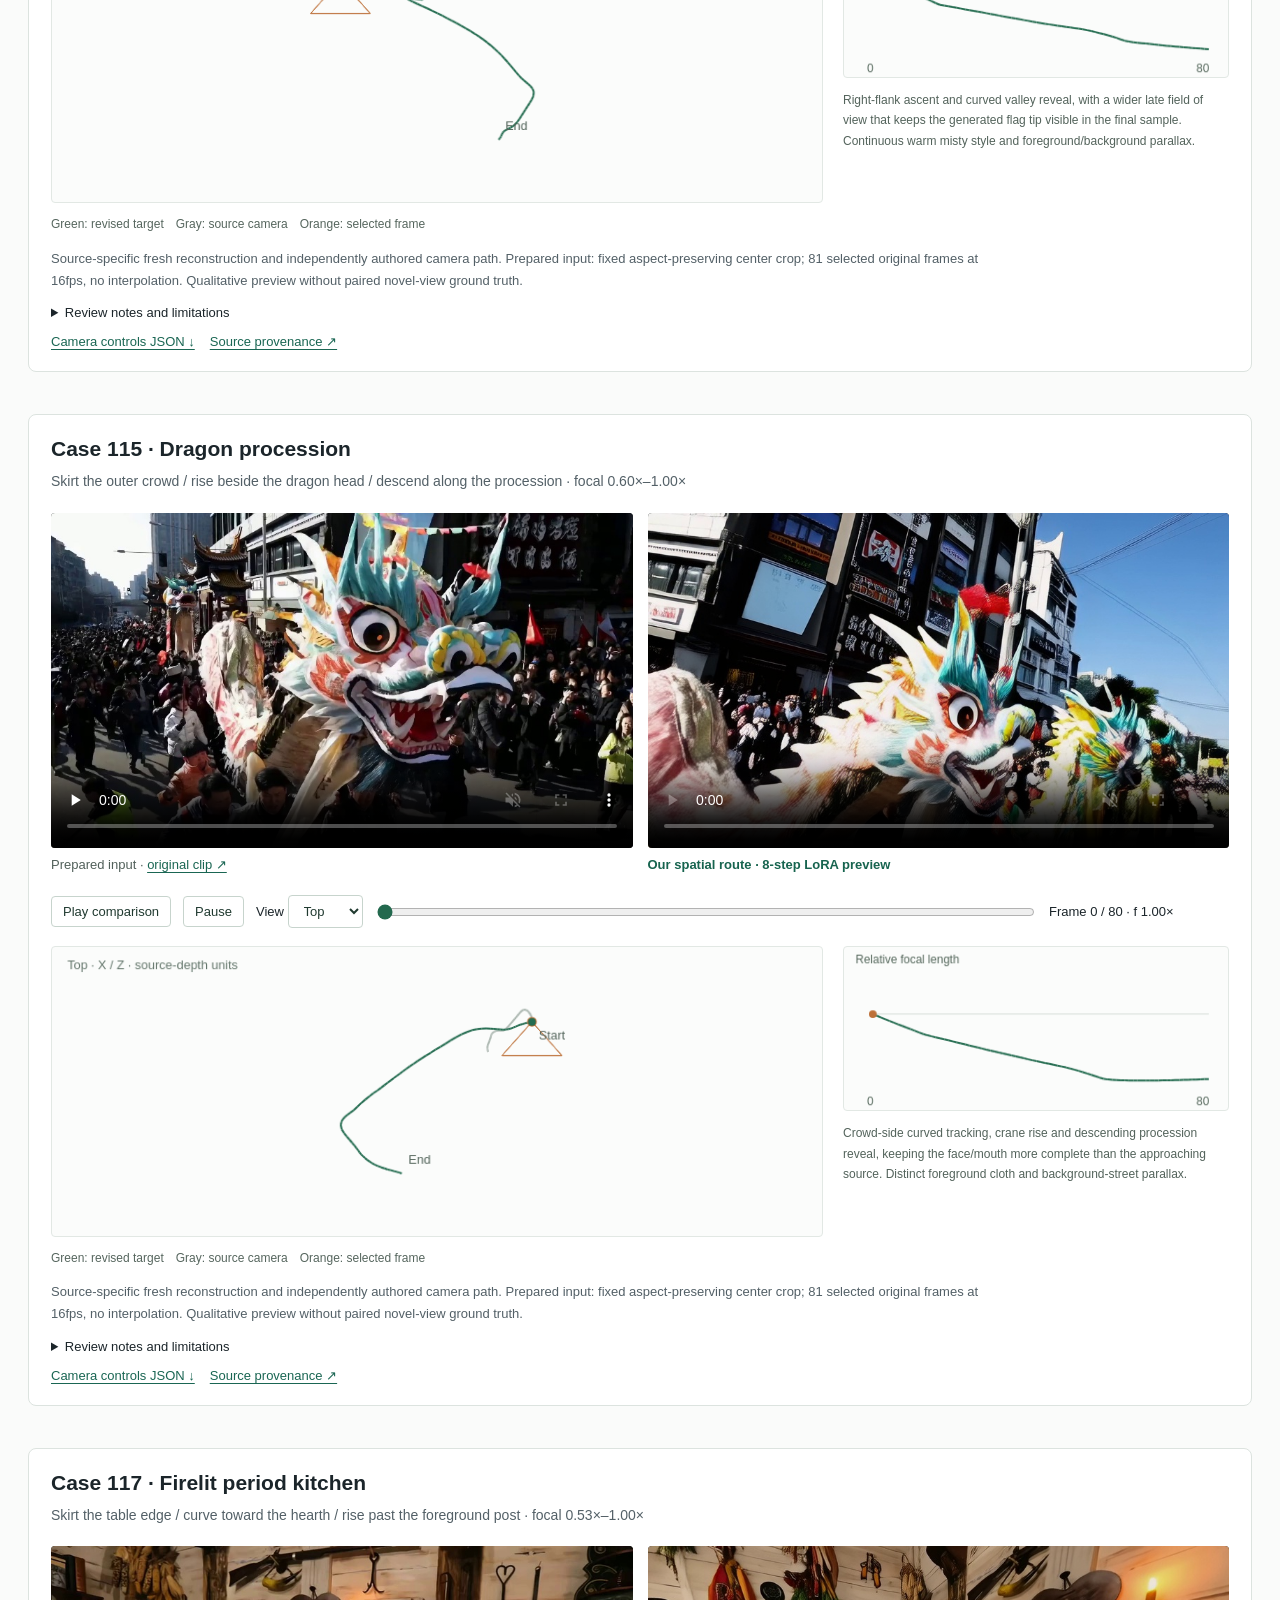
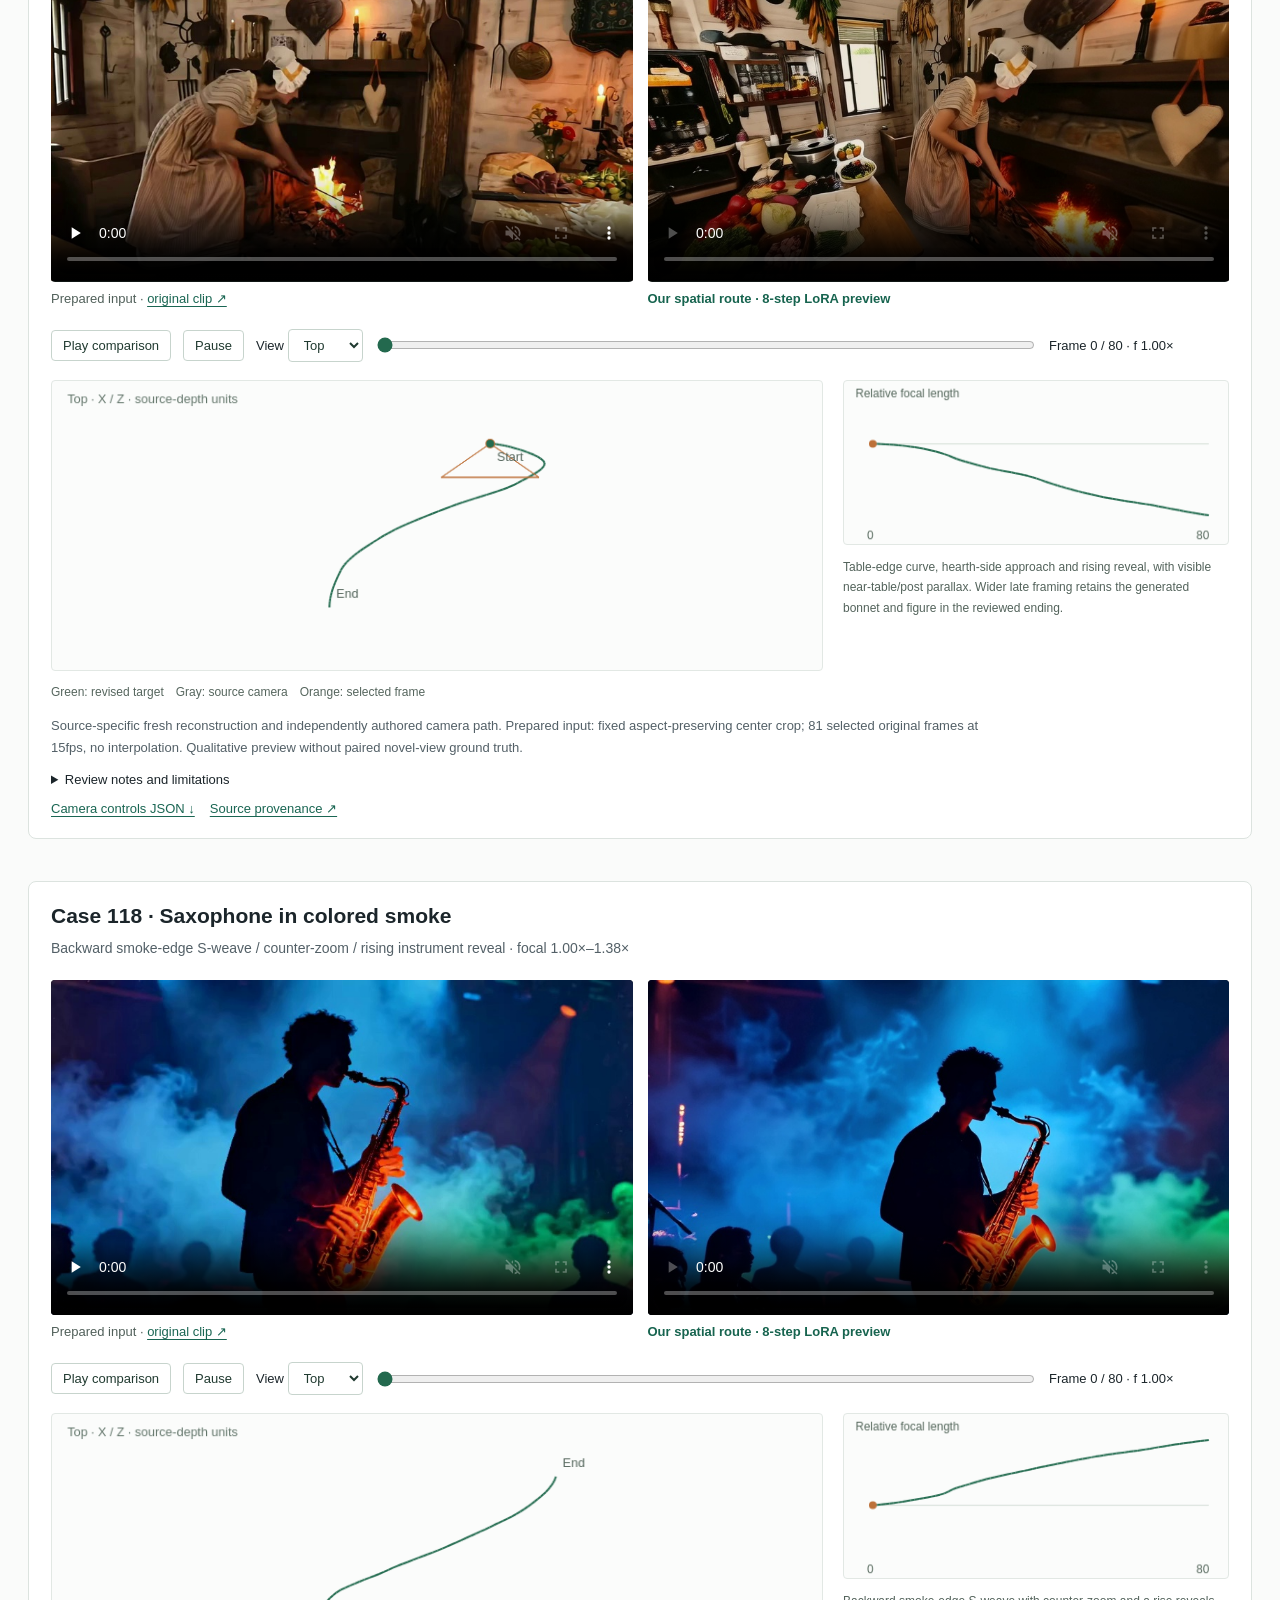
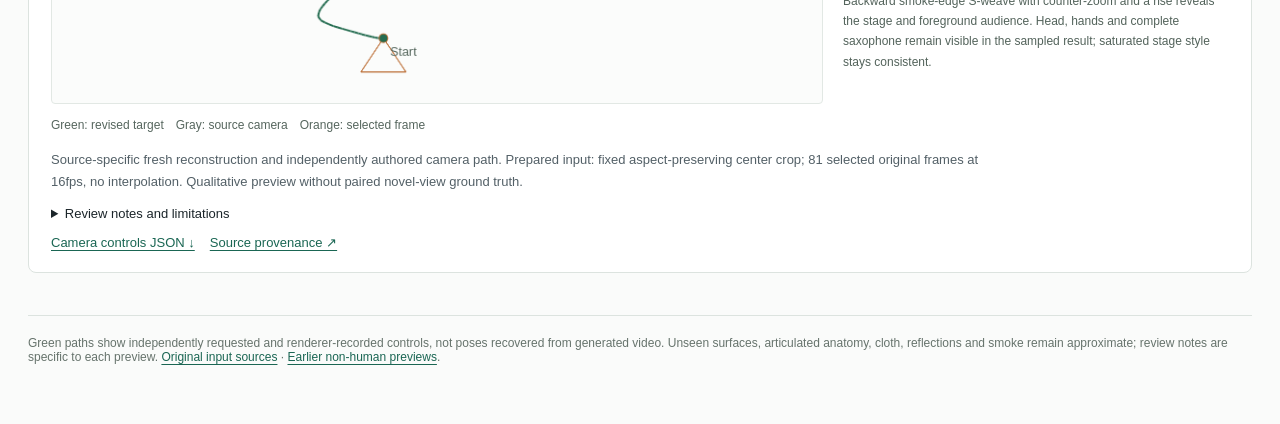
==== commit b9dfad91: "Withdraw otter and black sports car after geometry feedback" ====
--- a/4d-fancy-studies/index.html
+++ b/4d-fancy-studies/index.html
@@ -1,7 +1,7 @@
 <!doctype html><html lang="en"><head><meta charset="utf-8"><meta name="viewport" content="width=device-width,initial-scale=1"><title>Complex dynamic camera routes · UniWorld-View</title>
 <style>
 :root{color-scheme:light;font-family:Inter,Arial,sans-serif;color:#1b252a;background:#fafbfa}*{box-sizing:border-box}body{margin:0}main{max-width:1300px;margin:auto;padding:34px 28px 60px}a{color:#1a6653;text-underline-offset:3px}h1{font-size:clamp(26px,4vw,40px);letter-spacing:-.035em;margin:27px 0 14px}h2{font-size:21px;margin:0}p{line-height:1.7;color:#536067;max-width:950px}nav{display:flex;flex-wrap:wrap;gap:10px;margin:23px 0}nav a{padding:8px 13px;border:1px solid #d8e1dc;border-radius:5px;text-decoration:none;font-size:14px}article{background:white;border:1px solid #dce3df;border-radius:8px;padding:22px;margin:30px 0 42px;scroll-margin-top:20px}.summary{font-size:14px;margin:9px 0 19px}.videos{display:grid;grid-template-columns:repeat(3,minmax(0,1fr));gap:15px}figure{margin:0;min-width:0}video{width:100%;aspect-ratio:832/480;display:block;background:#101614;border-radius:4px}figcaption{font-size:13px;margin:9px 0 5px;color:#51605a}.new-label{color:#17644f;font-weight:600}.toolbar{display:flex;align-items:center;flex-wrap:wrap;gap:12px;margin:18px 0;font-size:13px}button,select{font:inherit;border:1px solid #c7d4cd;border-radius:4px;background:#fff;padding:7px 11px;color:#203a30;cursor:pointer}button:hover{background:#edf4f0}input{min-width:100px;flex:1;accent-color:#23694e}.readout{font-variant-numeric:tabular-nums;min-width:180px}.camera{display:grid;grid-template-columns:minmax(0,2fr) minmax(0,1fr);gap:20px;align-items:start}canvas{width:100%;height:auto;border:1px solid #e2e8e4;background:#fbfcfb;border-radius:4px}.legend{font-size:12px;line-height:1.7;color:#56665e;margin-top:7px}.legend span{margin-right:12px}.details{font-size:13px;line-height:1.7;color:#53635b;margin:0}.data-links{display:flex;flex-wrap:wrap;gap:15px;font-size:13px;margin-top:14px}.error{color:#9c302c}.small{font-size:13px}.focal-label{font-size:12px;margin:8px 0;color:#53635b}footer{border-top:1px solid #dce3df;margin-top:35px;padding-top:20px;font-size:12px;color:#66736c}@media(max-width:700px){.videos[style]{grid-template-columns:minmax(0,1fr)!important}main{padding:22px 16px}article{padding:15px}.videos{grid-template-columns:minmax(0,1fr)}.camera{grid-template-columns:minmax(0,1fr)}.toolbar{gap:9px}.readout{min-width:150px}h2{font-size:19px}}
-</style></head><body><main><a href="../#four-d-nvs">← Project results</a><h1>4D NVS · Complex dynamic camera routes</h1><p>Moving subjects, foreground parallax and scene-specific spatial routes: low passes, curved tracking, elevation changes and forward reveals. Play the prepared input and our LoRA result together, then inspect the requested camera path and focal length.</p><p class="small">8-step CausVid LoRA previews · one continuous generation per clip · 73 or 81 unique generated frames · source-specific 15 or 16 fps. Each source is reconstructed independently. Inputs use a recorded fixed crop preserving aspect ratio, and native frames sampled without interpolation or repeats. The source’s standard first-ten-frame dynamic conditioning is retained.</p><p class="small">Sources from <a href="https://trajectorycrafter.github.io/">TrajectoryCrafter</a>, <a href="https://adithyaiyer1999.github.io/reshoot-anything/">Reshoot-Anything</a> and <a href="https://yixuanli98.github.io/cameraanything/">CameraAnything</a>. Routes are independently authored; these are qualitative previews, not an equal-protocol benchmark. <a href="../4d-input-shortlist/">Original input collection ↗</a> · <a href="references.html">Source provenance ↗</a> · <a href="route-overview.png">Camera-route overview ↗</a></p><p class="small">8 selected previews from nine generated inputs. The blue gallery figure is withheld because its material drifted in both attempts; its source remains in the input collection.</p><nav aria-label="4D cases" id="nav"></nav><div id="cases"></div><footer>Green paths show independently requested and renderer-recorded controls, not poses recovered from generated video. Unseen surfaces, articulated anatomy, cloth, reflections and smoke remain approximate; review notes are specific to each preview. <a href="../4d-input-shortlist/">Original input sources</a> · <a href="../4d-nonhuman-studies/">Earlier non-human previews</a>.</footer></main>
+</style></head><body><main><a href="../#four-d-nvs">← Project results</a><h1>4D NVS · Complex dynamic camera routes</h1><p>Moving subjects, foreground parallax and scene-specific spatial routes: low passes, curved tracking, elevation changes and forward reveals. Play the prepared input and our LoRA result together, then inspect the requested camera path and focal length.</p><p class="small">8-step CausVid LoRA previews · one continuous generation per clip · 73 or 81 unique generated frames · source-specific 15 or 16 fps. Each source is reconstructed independently. Inputs use a recorded fixed crop preserving aspect ratio, and native frames sampled without interpolation or repeats. The source’s standard first-ten-frame dynamic conditioning is retained.</p><p class="small">Sources from <a href="https://trajectorycrafter.github.io/">TrajectoryCrafter</a>, <a href="https://adithyaiyer1999.github.io/reshoot-anything/">Reshoot-Anything</a> and <a href="https://yixuanli98.github.io/cameraanything/">CameraAnything</a>. Routes are independently authored; these are qualitative previews, not an equal-protocol benchmark. <a href="../4d-input-shortlist/">Original input collection ↗</a> · <a href="references.html">Source provenance ↗</a> · <a href="route-overview.png">Camera-route overview ↗</a></p><p class="small">6 selected previews from nine generated inputs. The otter and black sports-car previews were withdrawn after geometry feedback; the blue gallery figure is withheld for material drift. Original inputs and reproduction records are preserved.</p><p class="small"><a href="../4d-reference-studies/#four-d-case-101">Earlier car preview · Case 101: side tracking to an elevated overhead road view ↗</a></p><nav aria-label="4D cases" id="nav"></nav><div id="cases"></div><footer>Green paths show independently requested and renderer-recorded controls, not poses recovered from generated video. Unseen surfaces, articulated anatomy, cloth, reflections and smoke remain approximate; review notes are specific to each preview. <a href="../4d-input-shortlist/">Original input sources</a> · <a href="../4d-nonhuman-studies/">Earlier non-human previews</a>.</footer></main>
 <script>
 'use strict';
 window.cameraStudies=[];
